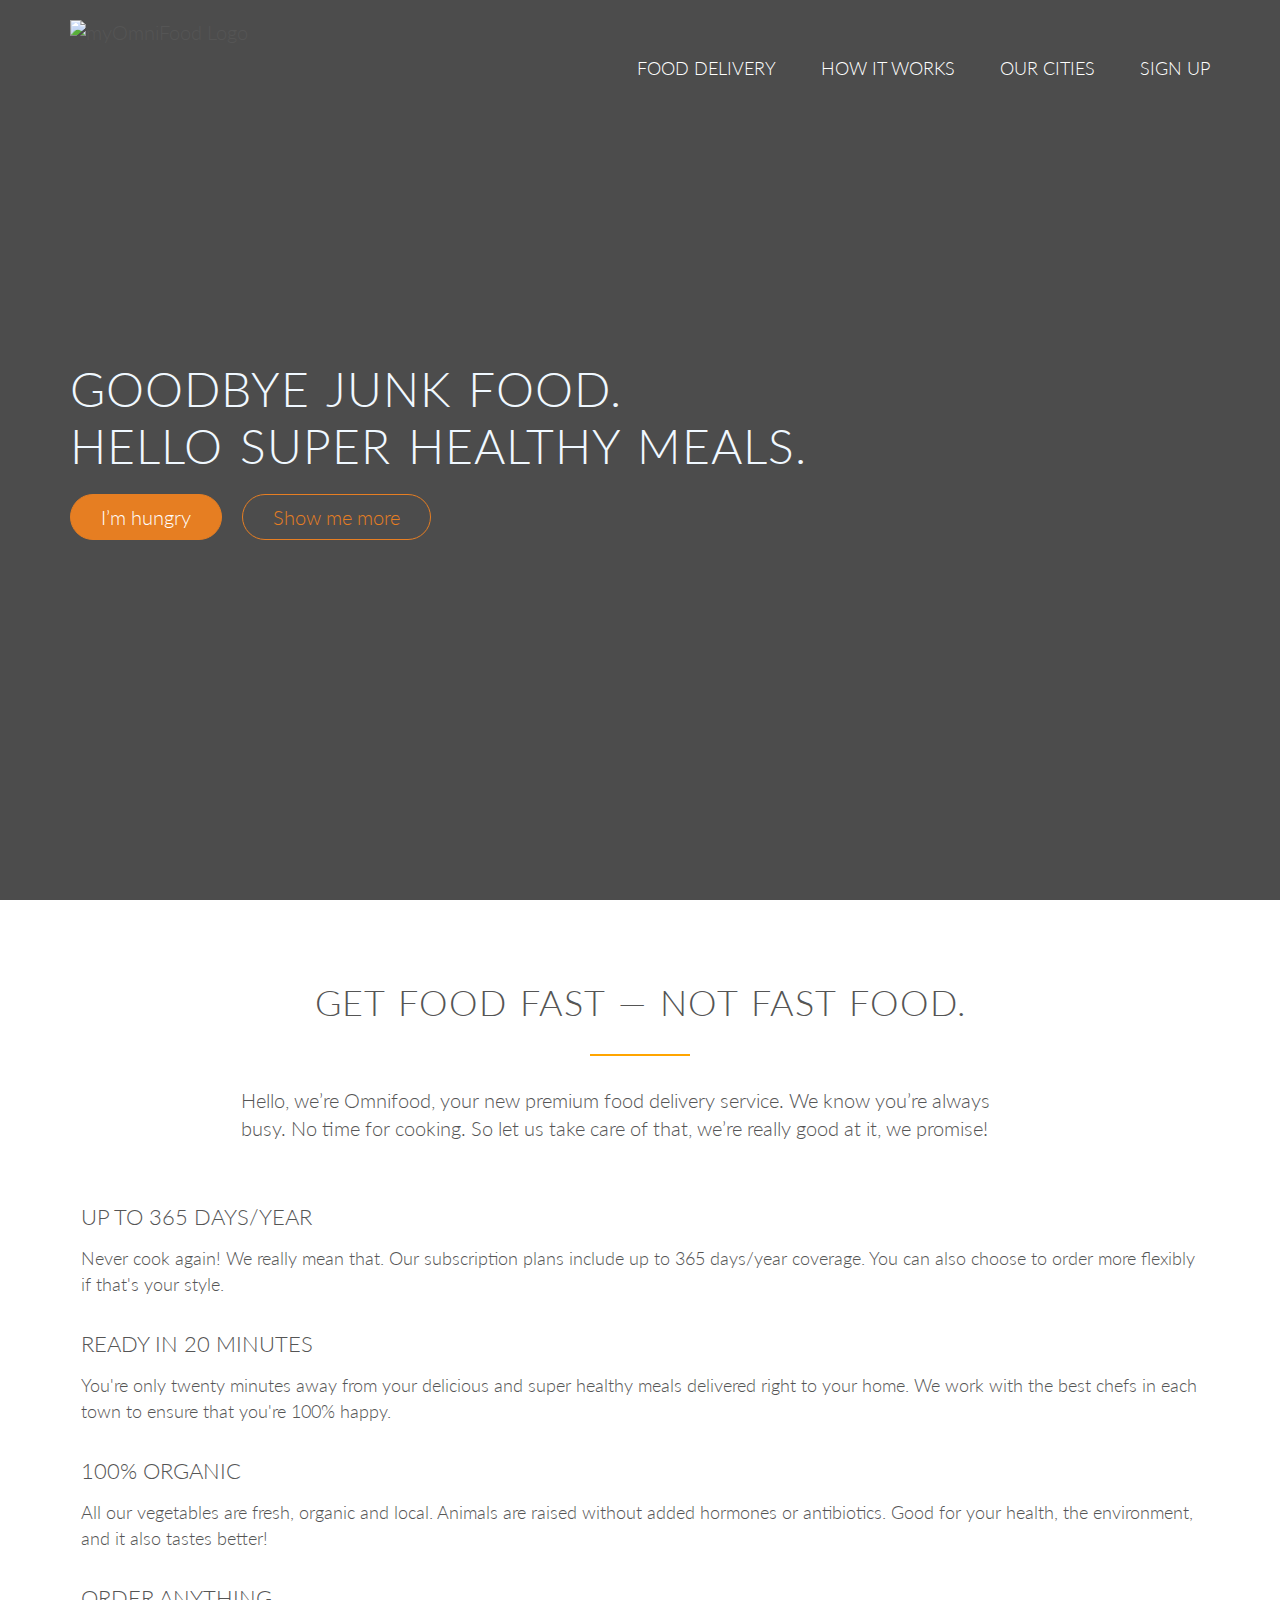
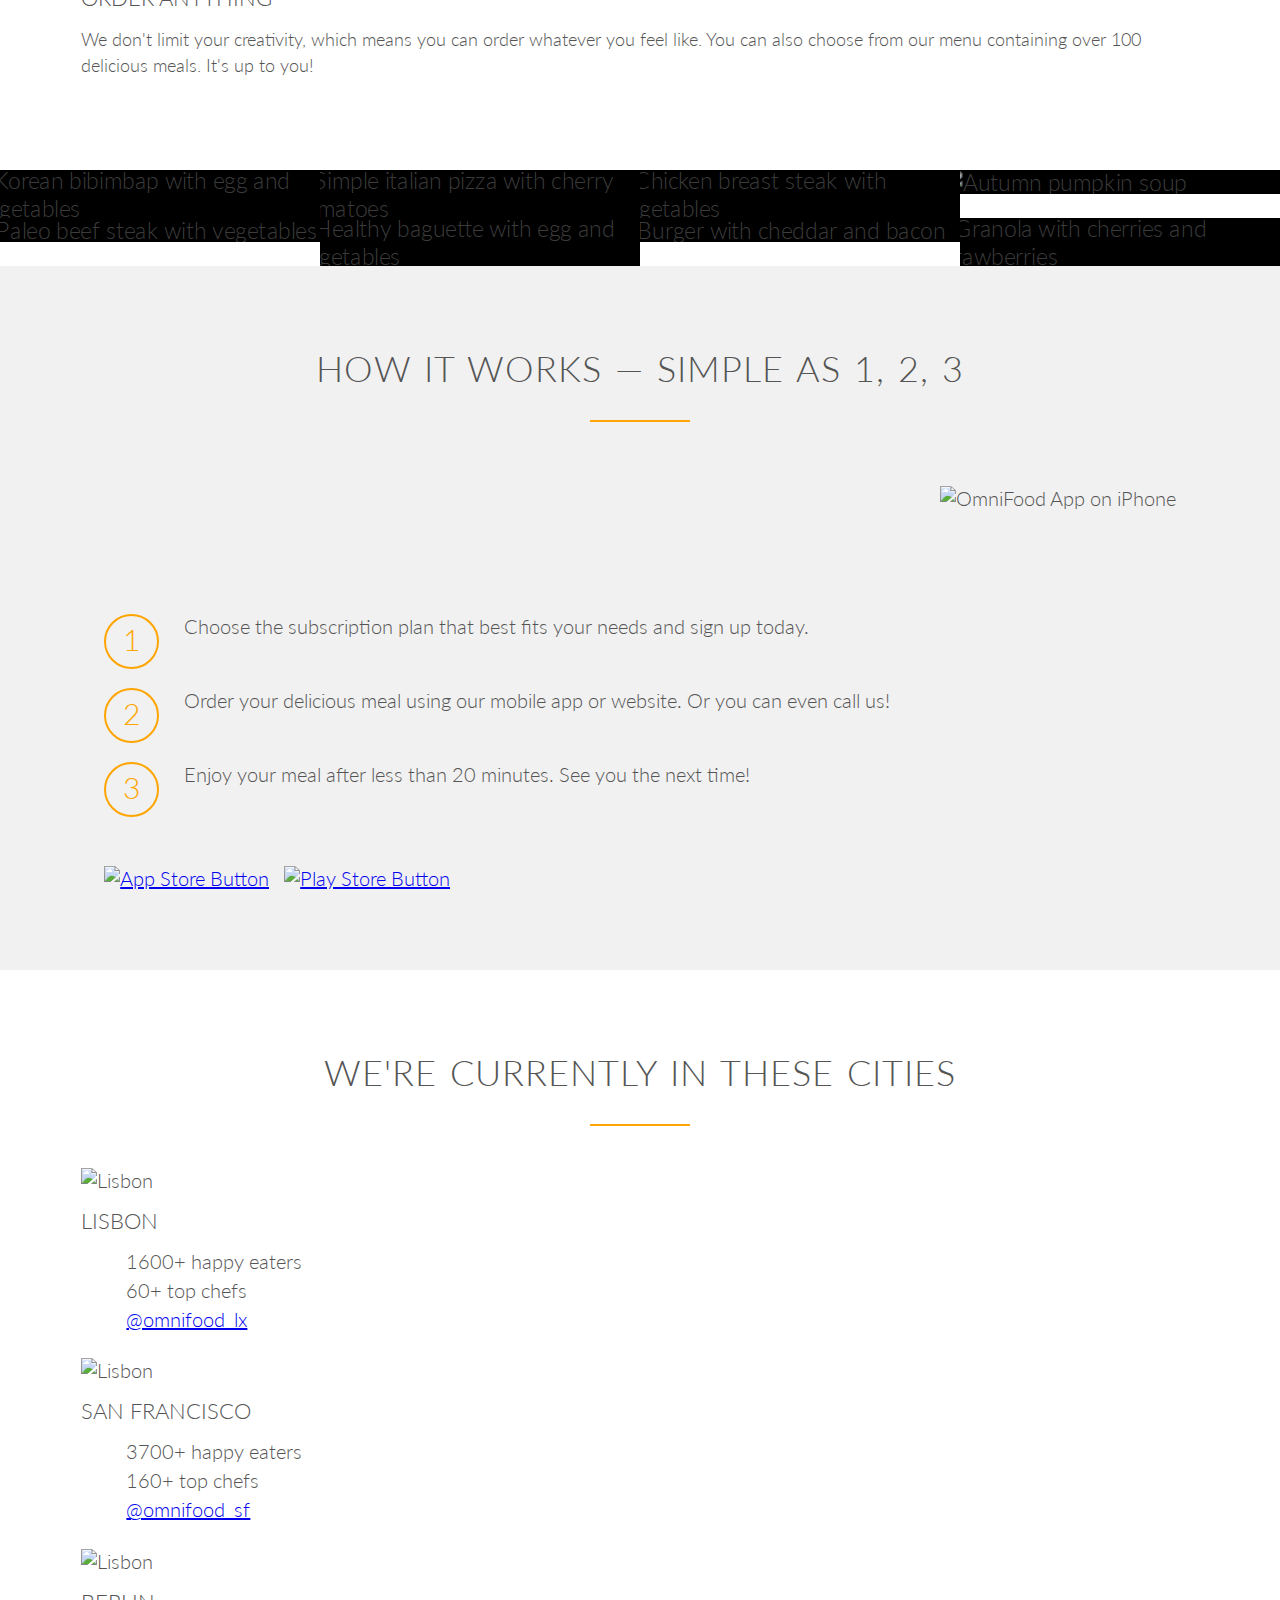
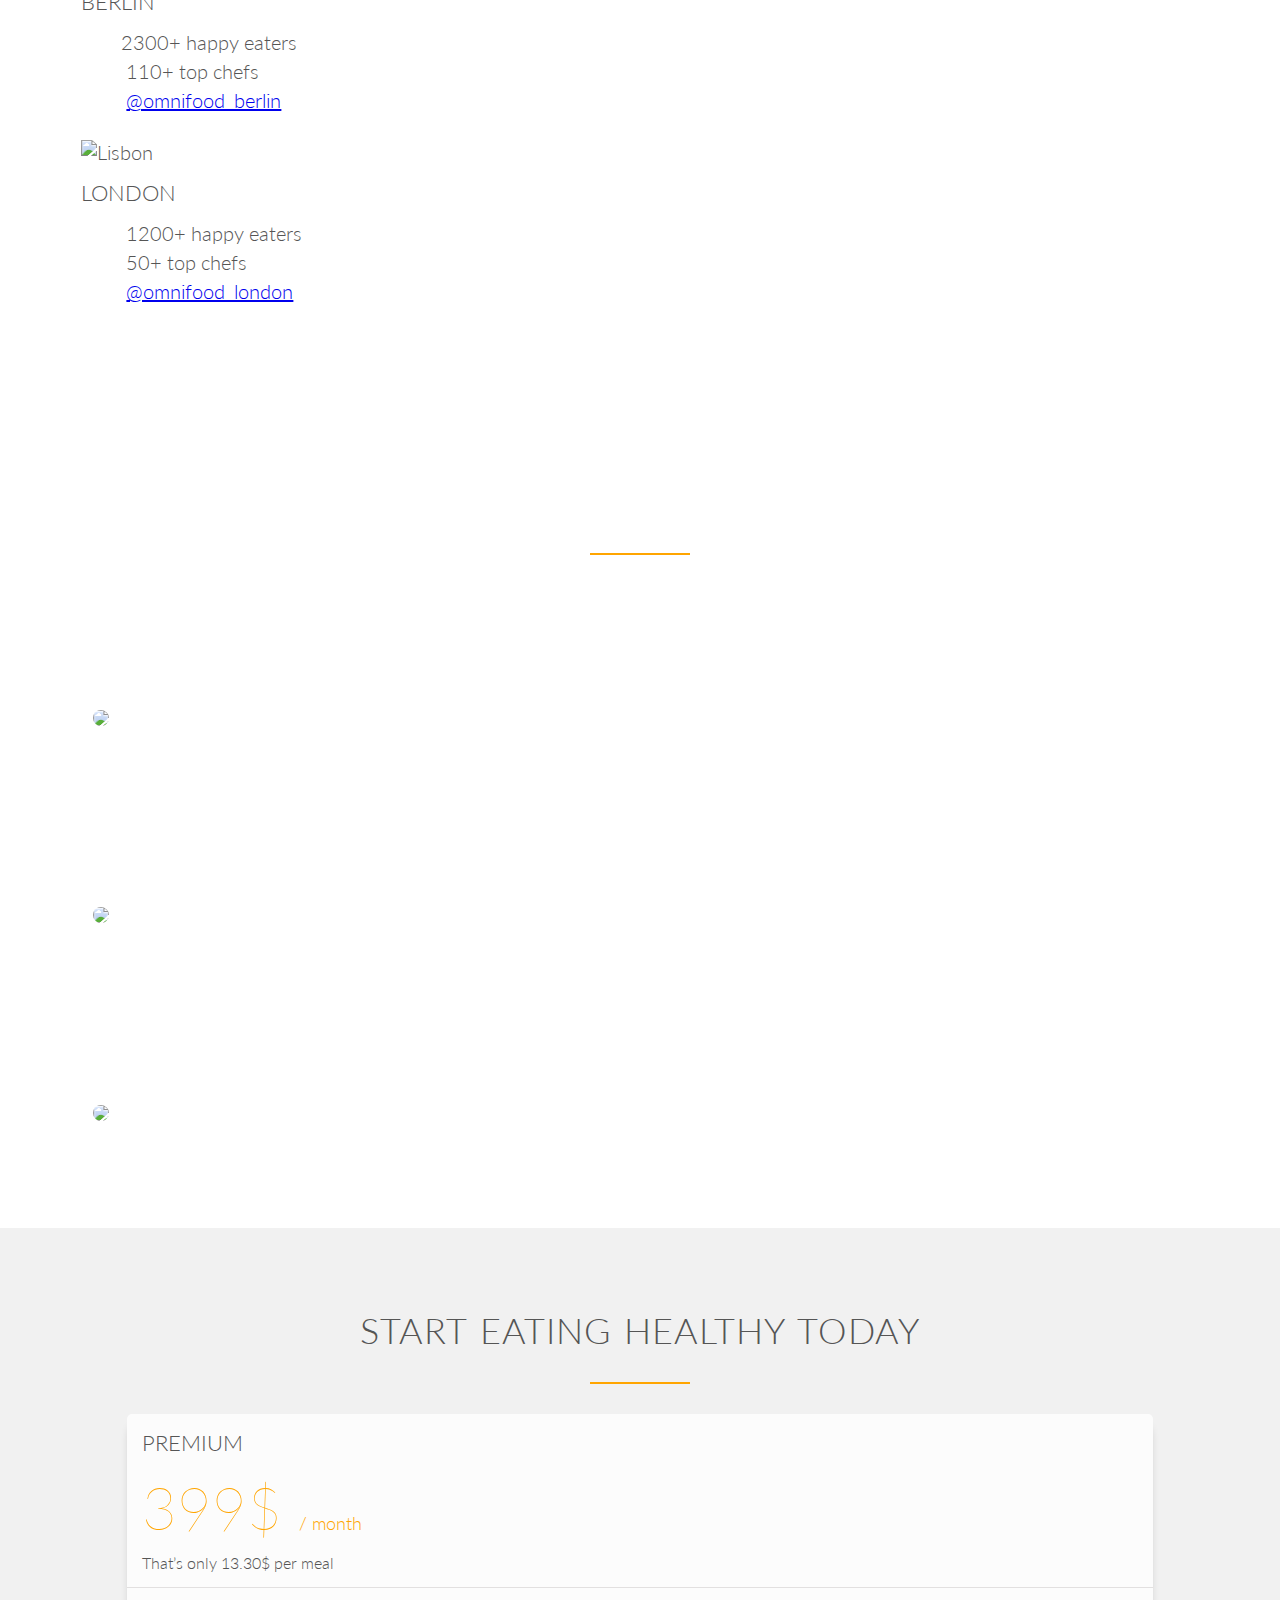
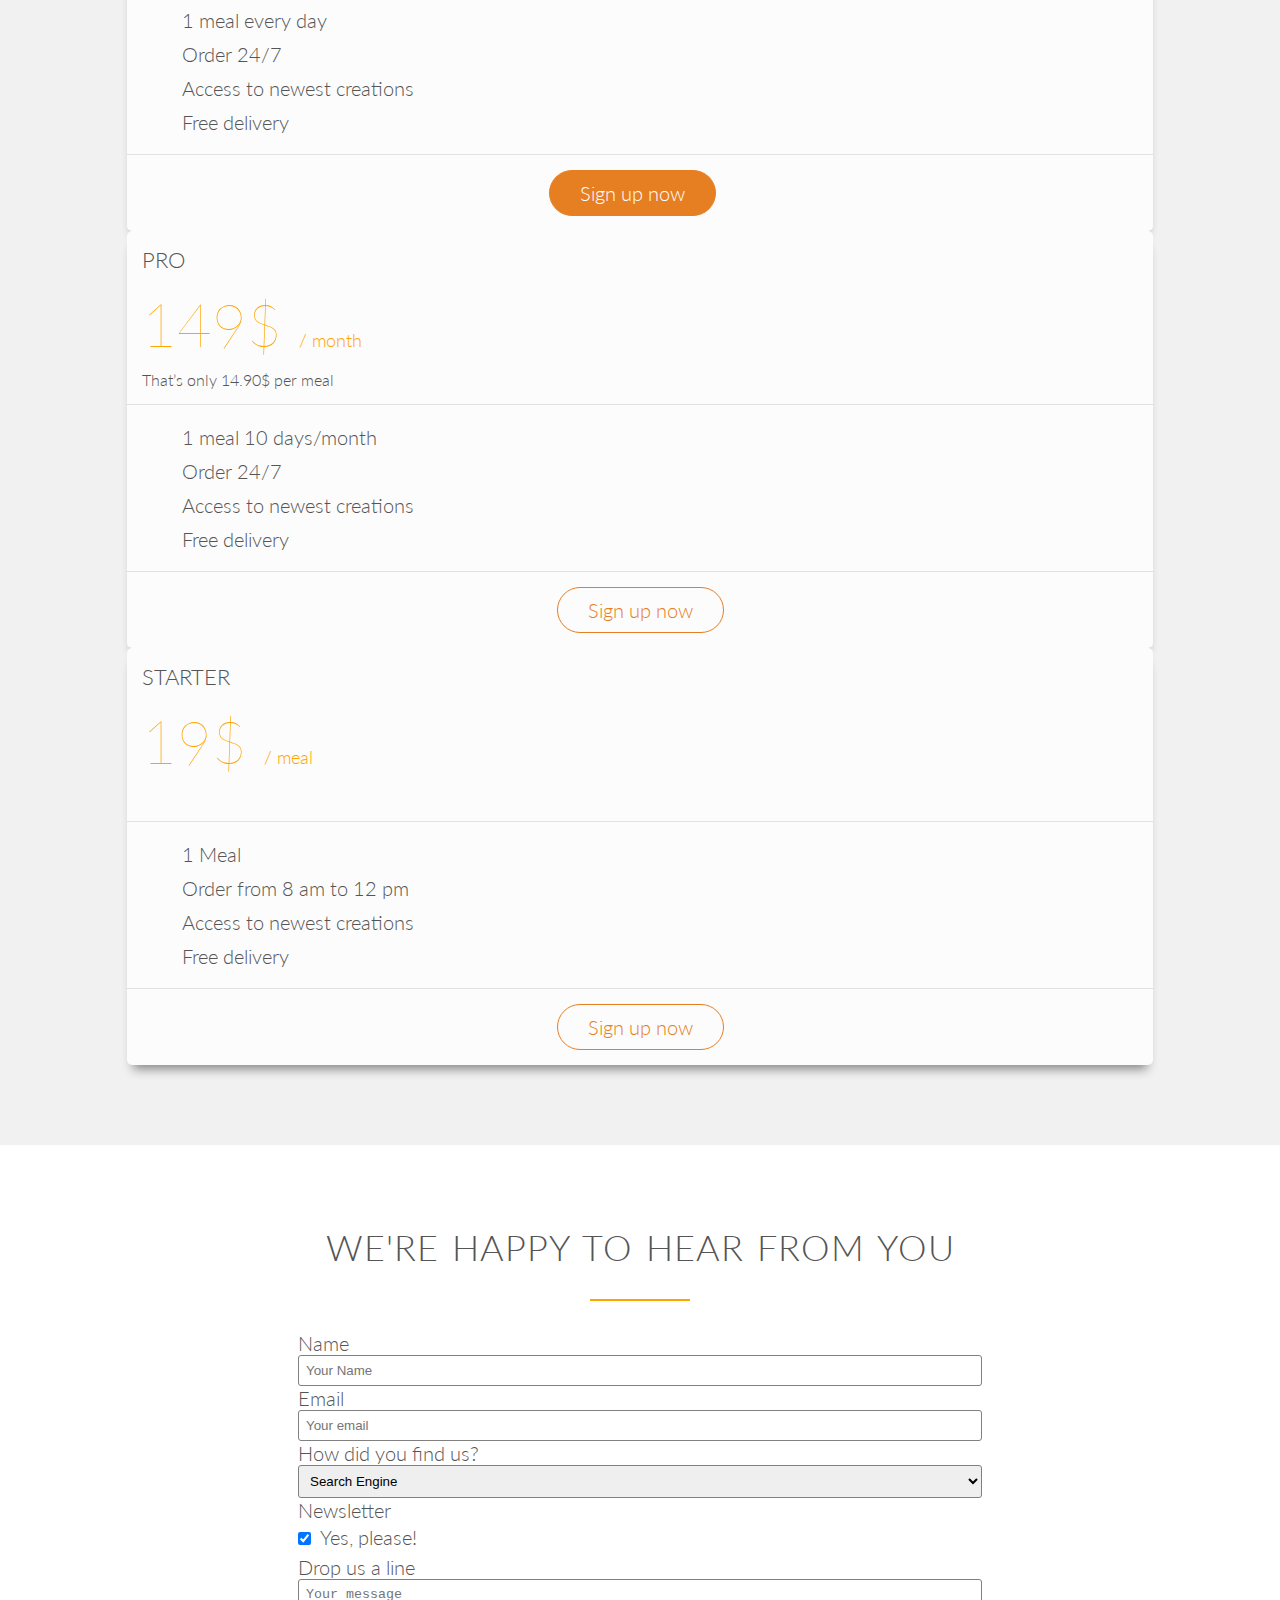
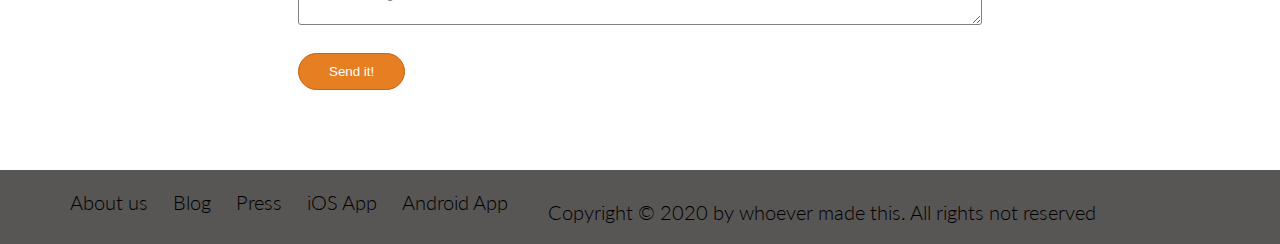
==== myOmniFood/index.html @ 588b924e "testing if js works and it does." ====
<!DOCTYPE HTML>
<html lang="en">
    <head>
        <meta name="viewport" content="width=device-width, initial-scale=1.0">
        <link rel="stylesheet" type="text/css" href="vendor/css/normalize.css">
        <link rel="stylesheet" type="text/css" href="vendor/css/grid.css">
        <link rel="stylesheet" type="text/css" href="vendor/css/ionicons.min.css">
        <link rel="stylesheet" type="text/css" href="resources/css/style.css">
        <link rel="stylesheet" type="text/css" href="resources/css/queries.css">
        <link href="https://fonts.googleapis.com/css2?family=Lato:ital,wght@0,100;0,300;0,400;1,300&display=swap" rel="stylesheet">
        <title>myOmniFood</title>
    </head>

    <body>
        <header>
            <nav>
                <div class="row">
                    <img src="./resources/img/logo-white.png" alt="myOmniFood Logo" class="logo">
                    <ul class="main-nav">
                        <li><a href="#">Food delivery</a></li>
                        <li><a href="#">How it works</a></li>
                        <li><a href="#">Our cities</a></li>
                        <li><a href="#">Sign up</a></li>
                    </ul>
                </div>
            </nav>
            <div class="hero-text-box">
                <h1>Goodbye junk food.<br>Hello super healthy meals.</h1>
                <a class="btn btn-full" href="#">I’m hungry</a>
                <a class="btn btn-ghost" href="#">Show me more </a>
            </div>
        </header>

        <section class="section-feature">
            <div class="row">
                <h2>Get food fast &mdash; not fast food.</h2>
                <p class="long-copy">
                    Hello, we’re Omnifood, your new premium food delivery service. We know you’re always busy. No time for cooking. So let us take care of that, we’re really good at it, we promise!
                </p>
                
                <div class="row">
                    <div class="col span-1-of-4 box" >
                        <i class="ion-ios-infinite-outline icon-big"></i>

                        <h3>Up to 365 days/year</h3>
                        <p>
                            Never cook again! We really mean that. Our subscription plans include up to 365 days/year coverage. You can also choose to order more flexibly if that's your style.
                        </p>
                    </div>
                    <div class="col span-1-of-4 box">
                        <i class="ion-ios-stopwatch-outline icon-big"></i>
                        <h3>Ready in 20 minutes</h3>
                        <p>
                            You're only twenty minutes away from your delicious and super healthy meals delivered right to your home. We work with the best chefs in each town to ensure that you're 100% happy.
                        </p>
                    </div>
                    <div class="col span-1-of-4 box">
                        <i class="ion-ios-nutrition-outline icon-big"></i>
                        <h3>100% organic</h3>
                        <p>
                            All our vegetables are fresh, organic and local. Animals are raised without added hormones or antibiotics. Good for your health, the environment, and it also tastes better!
                        </p>
                    </div>
                    <div class="col span-1-of-4 box">
                        <i class="ion-ios-cart-outline icon-big"></i>
                        <h3>Order anything</h3>
                        <p>
                            We don't limit your creativity, which means you can order whatever you feel like. You can also choose from our menu containing over 100 delicious meals. It's up to you!
                        </p>

                    </div>
                </div>
            </div>
        </section>

        <section class="section-meals">
            <ul class="meals-showcase clearfix">
                <li>
                    <figure class="meal-photo">
                        <img src="./resources/img/1.jpg" alt="Korean bibimbap with egg and vegetables">
                    </figure>
                </li>
                <li>
                    <figure class="meal-photo">
                        <img src="./resources/img/2.jpg" alt="Simple italian pizza with cherry tomatoes">
                    </figure>
                </li>
                <li>
                    <figure class="meal-photo">
                        <img src="./resources/img/3.jpg" alt="Chicken breast steak with vegetables">
                    </figure>
                </li>
                <li>
                    <figure class="meal-photo">
                        <img src="./resources/img/4.jpg" alt="Autumn pumpkin soup">
                    </figure>
                </li>
            </ul>
            <ul class="meals-showcase clearfix">
                <li>
                    <figure class="meal-photo">
                        <img src="./resources/img/5.jpg" alt="Paleo beef steak with vegetables">
                    </figure>
                </li>
                <li>
                    <figure class="meal-photo">
                        <img src="./resources/img/6.jpg" alt="Healthy baguette with egg and vegetables">
                    </figure>
                </li>
                <li>
                    <figure class="meal-photo">
                        <img src="./resources/img/7.jpg" alt="Burger with cheddar and bacon">
                    </figure>
                </li>
                <li>
                    <figure class="meal-photo">
                        <img src="./resources/img/8.jpg" alt="Granola with cherries and strawberries">
                    </figure>
                </li>
            </ul>
        </section>

        <section class="section-steps">
            <div  class="row">
                <h2>How it works  &mdash; Simple as 1, 2, 3</h2>
            </div>

            <div class="row">

                <div class="col span-1-of-2 steps-box">
                    <img src="./resources/img/app-iPhone.png" alt="OmniFood App on iPhone" class="app-screen">
                </div>

                <div class="col span-1-of-2 steps-box">

                    <div class="works-step">
                        <div>1</div>
                        <p>Choose the subscription plan that best fits your needs and sign up today.</p>
                    </div>

                    <div class="works-step">
                        <div>2</div>
                        <p>Order your delicious meal using our mobile app or website. Or you can even call us!</p>
                    </div>

                    <div class="works-step">
                        <div>3</div>
                        <p>Enjoy your meal after less than 20 minutes. See you the next time!</p>
                    </div>
                    
                    <a href="#" class="btn-app"><img src="./resources/img/download-app.svg" alt="App Store Button"></a>

                    <a href="#" class="btn-app"><img src="./resources/img/download-app-android.png" alt="Play Store Button"></a>
                </div>
            </div>
        </section>

        <section class="section-cities">
            <div  class="row">
                <h2>We're currently in these cities</h2>
            </div>

            <div  class="row">
                <div class="col span-1-of-4 box">
                    <img src="./resources/img/lisbon-3.jpg" alt="Lisbon">
                    <h3>Lisbon</h3>
                    <div class="city-feature">
                        <i class="ion-ios-people-outline icon-small"></i>
                        1600+ happy eaters
                    </div>
                    <div class="city-feature">
                        <i class="ion-ios-star-outline icon-small"></i>
                        60+ top chefs
                    </div>
                    <div class="city-feature">
                        <i class="ion-social-twitter-outline icon-small"></i>
                        <a href="#">@omnifood_lx</a>
                    </div>
                </div>

                <div class="col span-1-of-4 box">
                    <img src="./resources/img/san-francisco.jpg" alt="Lisbon">
                    <h3>San Francisco</h3>
                    <div class="city-feature">
                        <i class="ion-ios-people-outline icon-small"></i>
                        3700+ happy eaters
                    </div>
                    <div class="city-feature">
                        <i class="ion-ios-star-outline icon-small"></i>
                        160+ top chefs
                    </div>
                    <div class="city-feature">
                        <i class="ion-social-twitter-outline icon-small"></i>
                        <a href="#">@omnifood_sf</a>
                    </div>
                </div>

                <div class="col span-1-of-4 box">
                    <img src="./resources/img/berlin.jpg" alt="Lisbon">
                    <h3>Berlin</h3>
                    <div class="city-feature">
                        <i class="ion-ios-people-outline icon-small"></i>2300+ happy eaters
                    </div>
                    <div class="city-feature">
                        <i class="ion-ios-star-outline icon-small"></i>
                        110+ top chefs
                    </div>
                    <div class="city-feature">
                        <i class="ion-social-twitter-outline icon-small"></i>
                        <a href="#">@omnifood_berlin</a>
                    </div>
                </div>

                <div class="col span-1-of-4 box">
                    <img src="./resources/img/london.jpg" alt="Lisbon">
                    <h3>London</h3>
                    <div class="city-feature">
                        <i class="ion-ios-people-outline icon-small"></i>
                        1200+ happy eaters
                    </div>
                    <div class="city-feature">
                        <i class="ion-ios-star-outline icon-small"></i>
                        50+ top chefs
                    </div>
                    <div class="city-feature">
                        <i class="ion-social-twitter-outline icon-small"></i>
                        <a href="#">@omnifood_london</a>
                    </div>
                </div>

            </div>
        </section>

        <section class="section-testimonials">
            <div class="row">
                <h2>Our customers can't live without us</h2>
            </div>

            <div class="row">
                <div class="col span-1-of-3">

                    <blockquote>Omnifood is just awesome! I just laun ched a startup which leaves me with no time for cooking, so Omnifood is a life-saver. Now that I got used to it, I couldn't live without my daily meals!
                        <cite><img src="./resources/img/customer-1.jpg">Alberto Duncan</cite>
                    </blockquote>
                </div>
                <div class="col span-1-of-3">
                    <blockquote>Inexpensive, healthy and great-tasting meals, delivered right to my home. We have lots of food delivery here in Lisbon, but no one comes even close to Omifood. Me and my family are so in love!
                        <cite><img src="./resources/img/customer-2.jpg">Joana Silva</cite>
                    </blockquote>
                </div>
                <div class="col span-1-of-3">
                    <blockquote>I was looking for a quick and easy food delivery service in San Franciso. I tried a lot of them and ended up with Omnifood. Best food delivery service in the Bay Area. Keep up the great work!
                        <cite><img src="./resources/img/customer-3.jpg">Milton Chapman</cite>
                    </blockquote>
                
                </div>
            </div>
        </section>

        <section class="section-plans">
            <div class="row">
                <h2>Start eating healthy today</h2>
            </div>

            <div class="row">
                <div class="col span-1-of-3">
                    <div class="plan-box">
                        <div>
                            <h3>Premium</h3>
                            <p class="plan-price">399$ <span>/ month</span></p>
                            <p class="plan-price-meal">That’s only 13.30$ per meal</p>
                        </div>
                        <div>
                            <ul>
                                <li><i class="ion-ios-checkmark-empty icon-small"></i>1 meal every day</li>
                                <li><i class="ion-ios-checkmark-empty icon-small"></i>Order 24/7</li>
                                <li><i class="ion-ios-checkmark-empty icon-small"></i>Access to newest creations</li>
                                <li><i class="ion-ios-checkmark-empty icon-small"></i>Free delivery</li>
                            </ul>
                        </div>
                        <div>
                            <a class="btn btn-full" href="#">Sign up now</a>
                        </div>
                    </div>
                </div>
                <div class="col span-1-of-3">
                    <div class="plan-box">
                        <div>
                            <h3>Pro</h3>
                            <p class="plan-price">149$ <span>/ month</span></p>
                            <p class="plan-price-meal">That’s only 14.90$ per meal</p>
                        </div>
                        <div>
                            <ul>
                                <li><i class="ion-ios-checkmark-empty icon-small"></i>1 meal 10 days/month</li>
                                <li><i class="ion-ios-checkmark-empty icon-small"></i>Order 24/7</li>
                                <li><i class="ion-ios-checkmark-empty icon-small"></i>Access to newest creations</li>
                                <li><i class="ion-ios-checkmark-empty icon-small"></i>Free delivery</li>
                            </ul>
                        </div>
                        <div>
                            <a class="btn btn-ghost" href="#">Sign up now</a>
                        </div>
                    </div>
                </div>
                <div class="col span-1-of-3">
                    <div class="plan-box">
                        <div>
                            <h3>Starter</h3>
                            <p class="plan-price">19$ <span>/ meal</span></p>
                            <p class="plan-price-meal">&nbsp;</p>
                        </div>
                        <div>
                            <ul>
                                <li><i class="ion-ios-checkmark-empty icon-small"></i>1 Meal</li>
                                <li><i class="ion-ios-checkmark-empty icon-small"></i>Order from 8 am to 12 pm</li>
                                <li><i class="ion-ios-close-empty icon-small"></i>Access to newest creations</li>
                                <li><i class="ion-ios-checkmark-empty icon-small"></i>Free delivery</li>
                            </ul>
                        </div>
                        <div>
                            <a class="btn btn-ghost" href="#">Sign up now</a>
                        </div>
                    </div>
                </div>
            </div>
        </section>
        <section class="section-form">
            <div class="row">
                <h2>We're happy to hear from you</h2>
            </div>
            <div class="row">
                <form method="POST" action="#" class="contact-form">
                    <div class="row">
                        <div class="col span-1-of-3">
                            <label for="name">Name</label>
                        </div>
                        <div class="col span-2-of-3">
                            <input type="text" name="name" id="name" placeholder="Your Name" required>
                        </div>
                    </div>
                    <div class="row">
                        <div class="col span-1-of-3">
                            <label for="email">Email</label>
                        </div>
                        <div class="col span-2-of-3">
                            <input type="email" name="email" id="email" placeholder="Your email" required>
                        </div>
                    </div>
                    <div class="row">
                        <div class="col span-1-of-3">
                            <label for="find-us">How did you find us?</label>
                        </div>
                        <div class="col span-2-of-3">
                            <select name="find-us" id="find-us">
                                <option value="Friends">Friends</option>
                                <option value="Search Engine" selected>Search Engine</option>
                                <option value="Advertisement">Advertisement</option>
                                <option value="Some Other Way">Some Other Way</option>
                            </select>
                        </div>
                    </div>
                    <div class="row">
                        <div class="col span-1-of-3">
                            <label for="newsletter">Newsletter</label>
                        </div>
                        <div class="col span-2-of-3">
                            <input type="checkbox" name="newsletter" id="newsletter" checked> Yes, please!
                        </div>
                    </div>
                    <div class="row">
                        <div class="col span-1-of-3">
                            <label for="message">Drop us a line</label>
                        </div>
                        <div class="col span-2-of-3">
                            <textarea name="message" placeholder="Your message"></textarea>
                        </div>
                    </div>
                    <div class="row">
                        <div class="col span-1-of-3">
                            <label>&nbsp;</label>
                        </div>
                        <div class="col span-2-of-3">
                            <input type="submit" value="Send it!" class="btn btn-full">
                        </div>
                    </div>
                </form>
            </div>
        </section>
        <footer>
            <div class="row">
                <div class="col span-1-of-2">
                    <ul class="footer-nav">
                        <li><a href="#">About us</a></li>
                        <li><a href="#">Blog</a></li>
                        <li><a href="#">Press</a></li>
                        <li><a href="#">iOS App</a></li>
                        <li><a href="#">Android App</a></li>
                    </ul>
                </div>
 
                <div class="col span-1-of-2">
                    <ul class="social">
                        <li><a href="#" class="ion-social-facebook-outline"></a></li>
                        <li><a href="#" class="ion-social-twitter-outline"></a></li>
                        <li><a href="#" class="ion-social-instagram-outline"></a></li>
                        <li><a href="#" class="ion-social-googleplus-outline"></a></li>
                    </ul>
                </div>
                
            </div>
            <div class="row">
                <p>Copyright &copy; 2020 by whoever made this. All rights not reserved</p>
            </div>
        </footer>

        <script src="https://ajax.googleapis.com/ajax/libs/jquery/1.12.4/jquery.min.js"></script>
        <script src="https://cdn.jsdelivr.net/combine/npm/respond.js@1.4.2/src/respond.min.js,npm/html5shiv@3.7.3,npm/selectivizr@1.0.3"></script>
        <!-- Combied resource above.
        <script src="https://cdn.jsdelivr.net/npm/respond.js@1.4.2/src/respond.min.js"></script>
        <script src="https://cdn.jsdelivr.net/npm/html5shiv@3.7.3/dist/html5shiv.min.js"></script>
        <script src="https://cdn.jsdelivr.net/npm/selectivizr@1.0.3/selectivizr.min.js"></script>
        -->
        <script src="./resources/js/scripts.js"></script>
    </body> 
</html>
---- myOmniFood/resources/css/style.css ----
/* ------------------------------------------------------------------ */
/* BASIC SETUP */
/* ------------------------------------------------------------------ */

* {
    margin: 0;
    padding: 0;
    box-sizing: border-box;
}

*:focus {
    outline: none; /*chrome fix to remove blue focus highlights*/
}

html {
    background-color: #fff;
    color: #555;
    font-family: 'Lato', 'Arial', sans-serif;
    font-weight: 300;
    font-size: 20px; /* global like all elements within html*/
    text-rendering: optimizeLegibility;
}

.clearfix {zoom:1 }
.clearfix:after {
    content: '.';
    clear: both;
    display: block;
    height: 0;
    visibility: hidden;
}  

/* ------------------------------------------------------------------ */
/* REUSABLE COMPONENTS */
/* ------------------------------------------------------------------ */

.row {
    max-width: 1140px;
/*    margin: 0 auto 0 auto; == top righ bottom left */
    margin: 0 auto; /* top+bottom left+right */
}

section {
    padding: 80px 0;
}

.box {
    padding: 1%;
}

/* HEADINGS */

h1,
h2,
h3 {
    font-weight: 300;
    text-transform: uppercase;
}

h1 {
    margin-top: 0;
    margin-bottom: 20px;
    color: aliceblue;
    font-size: 240%;
    word-spacing: 3px;
    letter-spacing: 1px;
}

h2 {
    font-size: 180%;
    word-spacing: 2px;
    text-align: center;
    margin-bottom: 30px;
    letter-spacing: 1px;
}

h2:after {
    display: block;
    height: 2px;
    background-color: orange;
    content: "";
    width: 100px;
    margin: 0 auto;
    margin-top: 30px;
}

h3 {
    font-size: 110%;
    margin-bottom: 15px;

}

/* PARAGRAPHS */

.long-copy {
    line-height: 140%;
    width: 70%;
    margin-left: 15%;
}

.box p {
    font-size: 90%;
    line-height: 145%;
}

/* GENERIC LINKS*/

a:active,
a:visited {
    color: orange;
    text-decoration: none;
    padding-bottom: 1px;
    border-bottom: solid 1px orange;
    transition: border-bottom 0.2s, color 0.2s;
}

a:hover,
a:active {
    color: #555;
    border-bottom: 1px solid transparent;
}

/* ICONS */
.icon-big {
    display: block;
    font-size: 350%;
    color: orange;
    margin-bottom: 10px;
}

.icon-small {
    display: inline-block;
    width: 30px;
    text-align: center;
    color: orange;
    font-size: 120%;
    margin-right: 10px;
    /*secrets to align texts and icons*/
    line-height: 120%; /*this will make sure that the icon is as tall as the font*/
    vertical-align: middle;
    margin-top: -5px;
}

/* BUTTONS */ 
.btn:link,
.btn:visited,
input[type=submit] {
    display: inline-block;
    padding: 10px 30px;
    font-weight: 300px;
    text-decoration: none;
    border-radius: 200px;
    transition: background-color 0.3s, border 0.3s, color 0.3s /* creates transition of button background  by .3 seconds and others */
}

.btn-full:link,
.btn-full:visited,
input[type=submit] {
    background-color: #e67e22;
    color: #fff;
    border: 1px solid #e67e22;
    margin-right: 15px;
}

.btn-ghost:link,
.btn-ghost:visited {
    border: 1px solid #e67e22;
    color: #e67e22;    
}

.btn:hover,
.btn:active,
input[type=submit]:hover,
input[type=submit]:active {
    background-color: #bf6516;
}

.btn-full:hover,
.btn-full:active,
input[type=submit] {
    border: 1px solid #bf6516;
}

.btn-ghost:hover,
.btn-ghost:active {
    border: 1px solid #bf6516;
    color: #fff;    
}


/* ------------------------------------------------------------------ */
/* HEADER */
/* ------------------------------------------------------------------ */

header {
    background-image: linear-gradient(rgba(0, 0, 0, 0.7), rgba(0, 0, 0, 0.7)), url(img/hero.jpg);
    height: 100vh; /* view height 100% of the screen height*/
    background-size: cover;
    background-position: center;
    background-attachment: fixed;
}

.hero-text-box {
    position: absolute;
    width: 1140px;
    top: 50%;
    left: 50%;
    transform: translate(-50%,-50%);
}

.logo {
    height: 100px;
    width: auto;
    float: left;
    margin-top: 20px;
}

.main-nav {
    float: right;
    list-style: none;
    margin-top: 55px;
}

.main-nav li {
    display: inline-block;
    margin-left: 40px;
}

.main-nav li a {
    transition: border-bottom 0.3s;
    padding: 8px 0;
}

.main-nav li a:link, 
.main-nav li a:visited {
    color: white;
    text-decoration: none; /*removes underline from link <a>*/
    text-transform: uppercase;
    font-size: 90%; /*90% of the base pixel defined in html. so we want 18px which is 90% of 20px*/
    border-bottom: 2px solid transparent;

}

.main-nav li a:hover, 
.main-nav li a:active {
    border-bottom: 2px solid #e67e22;
    
}

/* ------------------------------------------------------------------ */
/* FEATURES */
/* ------------------------------------------------------------------ */

.section-feature .long-copy {
    margin-bottom: 40px;
}

/* ------------------------------------------------------------------ */
/* MEALS */
/* ------------------------------------------------------------------ */

.section-meals {
    padding: 0;
}

.meals-showcase {
    list-style: none; /* because we don't want it as bullet points */
    width: 100%; /* we want it to utlize the entire width of the screen responsively */
}

.meals-showcase li {
    display: block;
    float: left;
    width: 25%;
}

.meal-photo {
    width: 100%;
    margin: 0;
    background: black;
    overflow: hidden; /* this will make sure that the overflow will not be shown and go out of the defined width*/
}

.meal-photo img {
    opacity: .7;
    width: 100%;
    height: auto;
    transform: scale(1.15); /* at this point, the images will overflow from the .meal-photo container*/
    transition: transform 0.5s, opacity 0.5s;
} 

.meal-photo img:hover {
    transform: scale(1.03); /*the .03 is the fix for the padding that appears between the UL */
    opacity: 1;
} 

/* ------------------------------------------------------------------ */
/* HOW IT WORKS */
/* ------------------------------------------------------------------ */

.section-steps {
    background-color: rgb(241, 241, 241);
}

.steps-box {
    margin-top: 30px;
}

.steps-box:first-child {
    text-align: right;
    padding: 3%;
    margin-top: 30px;
}

.steps-box:last-child {
    padding-left: 3% ;
    margin-top: 70px;

}

.app-screen {
    width: 40%;
}

.works-step {
    margin-bottom: 50px;
}

.works-step:last-of-type {
    margin-bottom: 80px;
}

.works-step div {
    color: orange;
    border: 2px solid orange;
    display: block; /*to make sure the element doesnt enforce a line break*/
    border-radius: 50%;
    height: 55px;
    width: 55px;
    text-align: center;
    padding: 5px;
    font-size: 150%;
    float: left;
    margin-right: 25px;
}

.btn-app img {
    height: 50px;
    width: auto;
    margin-right: 10px;
}

.btn-app:link,
.btn-app:visited {
    border: 0;
}

/* ------------------------------------------------------------------ */
/* CITIES */
/* ------------------------------------------------------------------ */

.box img {
    width: 100%;
    height: auto;
    margin-bottom: 15px;
}

.city-feature {
    margin-bottom: 5px;   
}

/* ------------------------------------------------------------------ */
/* TESTIMONIALS */
/* ------------------------------------------------------------------ */

.section-testimonials {
    background-image: linear-gradient(rgba(0, 0, 0, 0.80), rgba(0, 0, 0, 0.80)), url(/lab/myOmniFood/resources/img/back-customers.jpg);
    background-size: cover;
    color: white;
    /*cool css trick to keep the image in place*/
    background-attachment: fixed;
}

blockquote {
    padding: 2%;
    font-style: italic;
    line-height: 145%;
    position: relative;
    margin-top: 40px;
}

blockquote:before {
    content: "\201C";
    font-size: 500%;
    display: block;
    /*before we make an element have an absolute position, the parent element MUST have a relative position*/
    position: absolute;
    top: 2px;
    left: -3px;
}

cite {
    font-size: 90%;
    margin-top: 25px;
    display: block;
}

cite img {
    height: 45px;
    border-radius: 50%;
    margin-right: 10px;
    vertical-align: middle;
}

/* ------------------------------------------------------------------ */
/* PLANS */
/* ------------------------------------------------------------------ */

.section-plans {
    background-color: rgb(241, 241, 241);
}

.plan-box {
    background-color: white;
    border-radius: 5px;
    width: 90%;
    margin-left: 5%;
    /*x-axis offset y-axis offset, blur, color ref: https://css-tricks.com/snippets/css/css-box-shadow/*/
    box-shadow: 0 10px 10px -6px rgb(134, 133, 133);
}

.plan-box div {
    padding: 15px;
    border-bottom: 1px solid rgb(226, 224, 224);
}

.plan-box:first-child {
    background-color: #fcfcfc;
    border-top-right-radius: 5px;
    border-top-left-radius: 5px;
}

.plan-box ul {
    list-style: none;
}

.plan-box ul li {
    padding: 5px 0;
}

.plan-price {
    font-size: 300%;
    margin-bottom: 10px;
    color: orange;
    font-weight: 100; /*the options given from font header*/
}

.plan-price span {
    font-size: 30%;
    font-weight: 300;
}

.plan-price-meal {
    font-size: 80%;
}

.plan-box div:last-child {
    text-align: center;
    border: 0;
}

/* ------------------------------------------------------------------ */
/* FORM */
/* ------------------------------------------------------------------ */

.section-form {
    background: white;
}

.contact-form {
    /*border: 1px solid black; /*just to show where the form is atm*/
    width: 60%; /*realized we dont need much width of the original*/
    margin: 0 auto; /*again, y and x(will center form inside parent element)*/
}

/*notice element input where type is submit, it is affected. so to fix this, exclude input type submit by explicitly defining wheihc type of input element should be affected*/
input[type=text],
input[type=email],
select,
textarea {
    width: 100%; /*fill 100% of the width of the parent element*/
    padding: 7px; /*looks good*/
    border-radius: 3px;
    border: 1px solid gray; /*eliminates the weird input border*/
    /*to make the submit button look like the other full buttons, it must be included in the button section*/
}

input[type=checkbox]{
    margin: 10px 5px 10px 0; /*centering the text with the elements, not the best way but ill figure it out*/
}

/* ------------------------------------------------------------------ */
/* FOOTER */
/* ------------------------------------------------------------------ */

footer {
    background-color: rgb(88, 85, 85);
    padding: 20px;
}

footer li {
    display: inline-block;
    margin-right: 20px;
}

.footer-nav li:last-child,
.social li:last-child {
    margin-right: 0;
}

footer p {
    color: black;
    text-align: center;
    margin-top: 10px;
}


.footer-nav {
    list-style: none;
    float: left;
}

.social {
    list-style: none;
    float: right;
}

.social li a:link,
.social li a:visited {
    font-size: 160%;
}

.ion-social-facebook-outline:hover,
.ion-social-facebook-outline:active {
    color: #3b5998
}
.ion-social-twitter-outline:hover,
.ion-social-twitter-outline:active {
    color: #00aced
}
.ion-social-instagram-outline:hover,
.ion-social-instagram-outline:active {
    color: #e95950
}
.ion-social-googleplus-outline,
.ion-social-googleplus-outline {
    color: #dd4b39
}


/** factoring
.footer-nav li,
.social li {
}
**/

footer li a:link,
footer li a:visited {
    text-decoration: none;
    border: 0;
    color: black;
    transition: color .2s;
}

footer li a:hover,
footer li a:active {
    color: rgb(112, 111, 111);
}
---- myOmniFood/resources/css/queries.css ----
/* big tablets to 1200px (width smaller than 1140px row) */
@media only screen and  (max-width: 1200px) {
    .row {
        max-width: 100vw; /* this looks like a great fix for anything and should be put in main css*/
        padding: 0 2%;
    }

    .hero-text-box {
        width: 100%;
        padding: 0 2%;
    }

/* small tablets to big tablets. from 768px to 1023px */
@media only screen and  (max-width: 1023px) {
    body { font-size: 80%; }
    section { padding: 60px 0 ;}
    h2:after { margin-top: 20px; }
    .long-copy { margin-left: 15%; }
    .section-feature .long-copy { margin-bottom: 30px; }
    .steps-box:first-child { margin-top: 10px; }
    .steps-box:last-child { margin-top: 50px; }
    .works-step { margin-bottom: 40px; }
    .works-step:last-of-type { margin-bottom: 70px; }
    .works-step p {padding-right: 20px;}
    .app-screen { width: 50%; }

    .icon-small { width: 20px; }
    .city-feature { font-size: 90%; }

    .plan-box {
        width: 100%;
        margin-left: 0%;
        
    }
}

/* small phones to small tablets. from 481px to 767px */
@media only screen and  (max-width: 767px) {
    body { font-size: 70%; }
    section { padding: 30px 0 ;}

    .row,
    .hero-text-box { padding: 0 4%; }
    .col {
        width: 100%;
        margin: 0 0 4% 0;
    }
    .main-nav { display: none;}

    h1 { font-size: 180%;}
    h2 {font-size: 150%;}

    .long-copy {
        width: 100%;
        margin-left: 0%;
    }

    .app-screen {width: 40%;}
    .steps-box:first-child {text-align: center;}

    .works-step div {
        height: 40px;
        width: 40px;
        padding: 4px;
        font-size: 120%;
    }

    .works-step { margin-bottom: 20px; }
    .works-step:last-of-type { margin-bottom: 20px; }

}

/* small phones from 0-480px */
@media only screen and  (max-width: 480px) {
    section { padding: 20px 0; }
    .contact-form { width: 100%; }
}
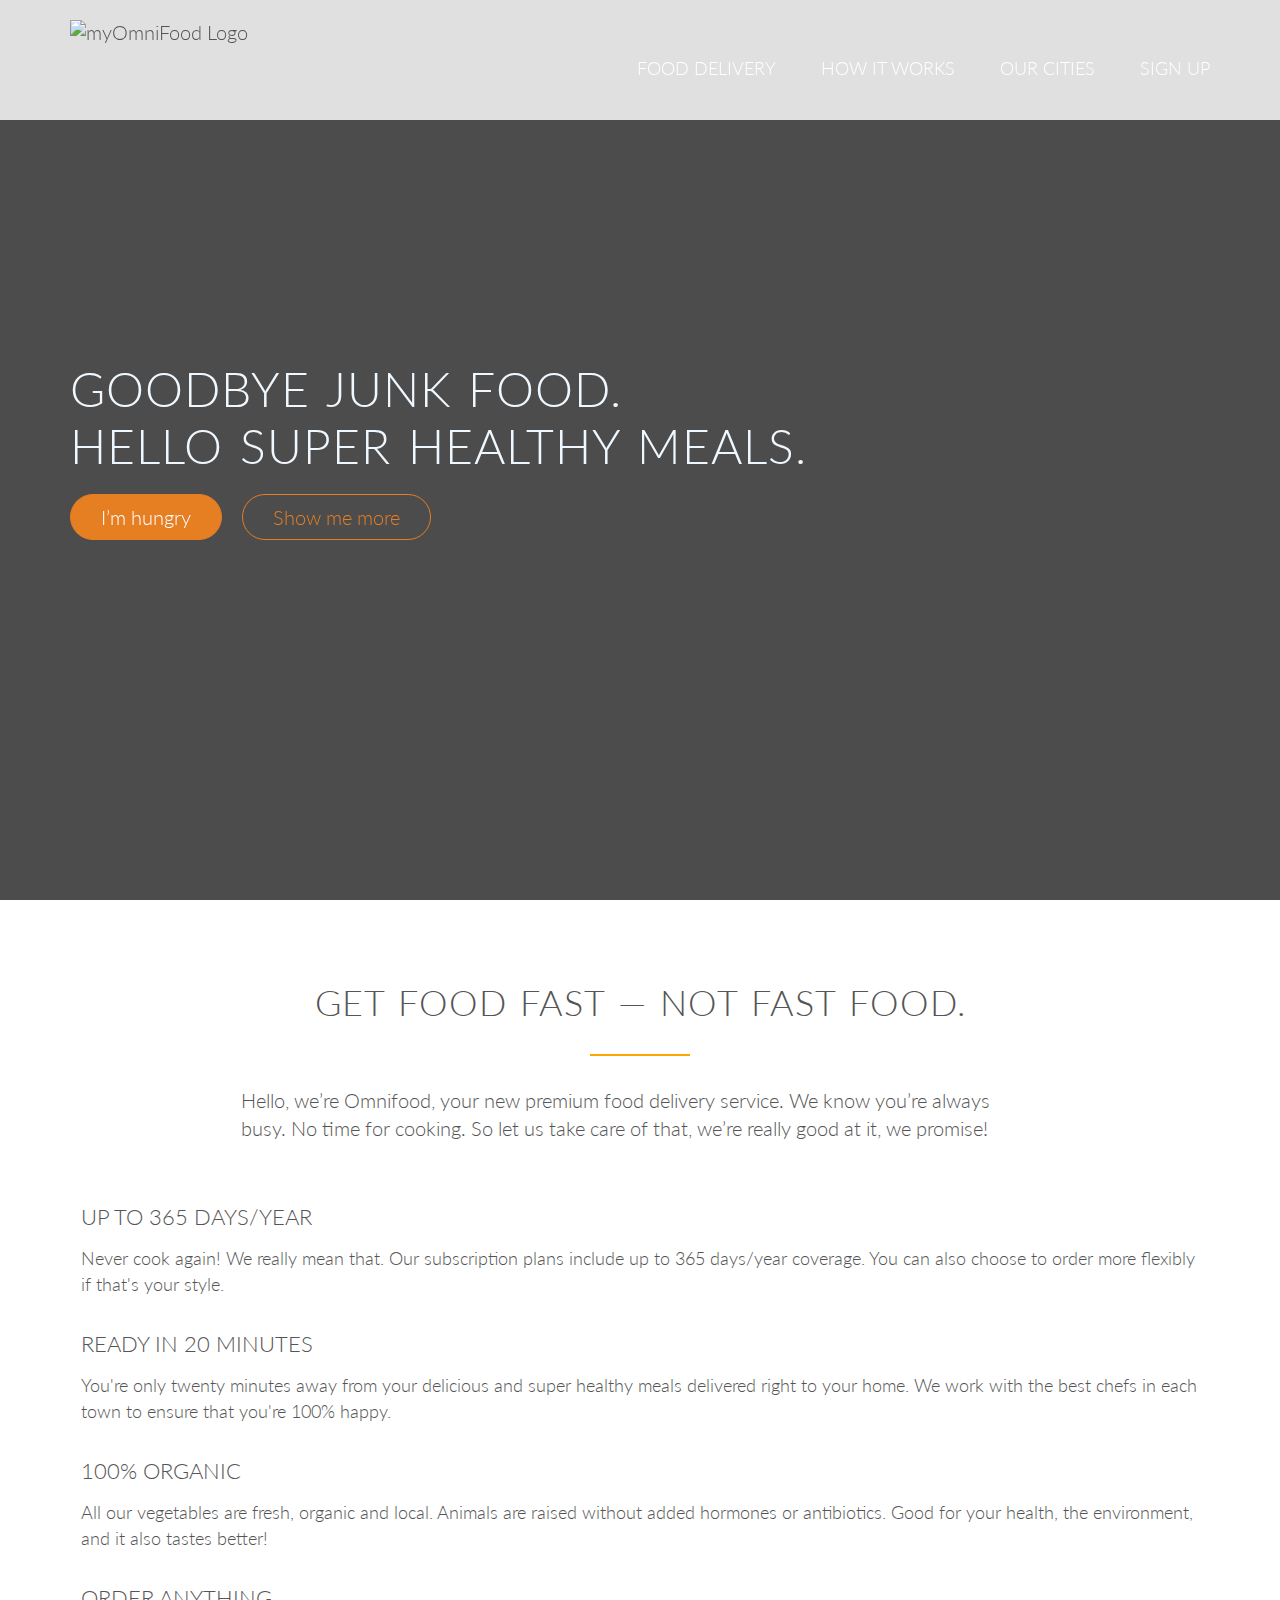
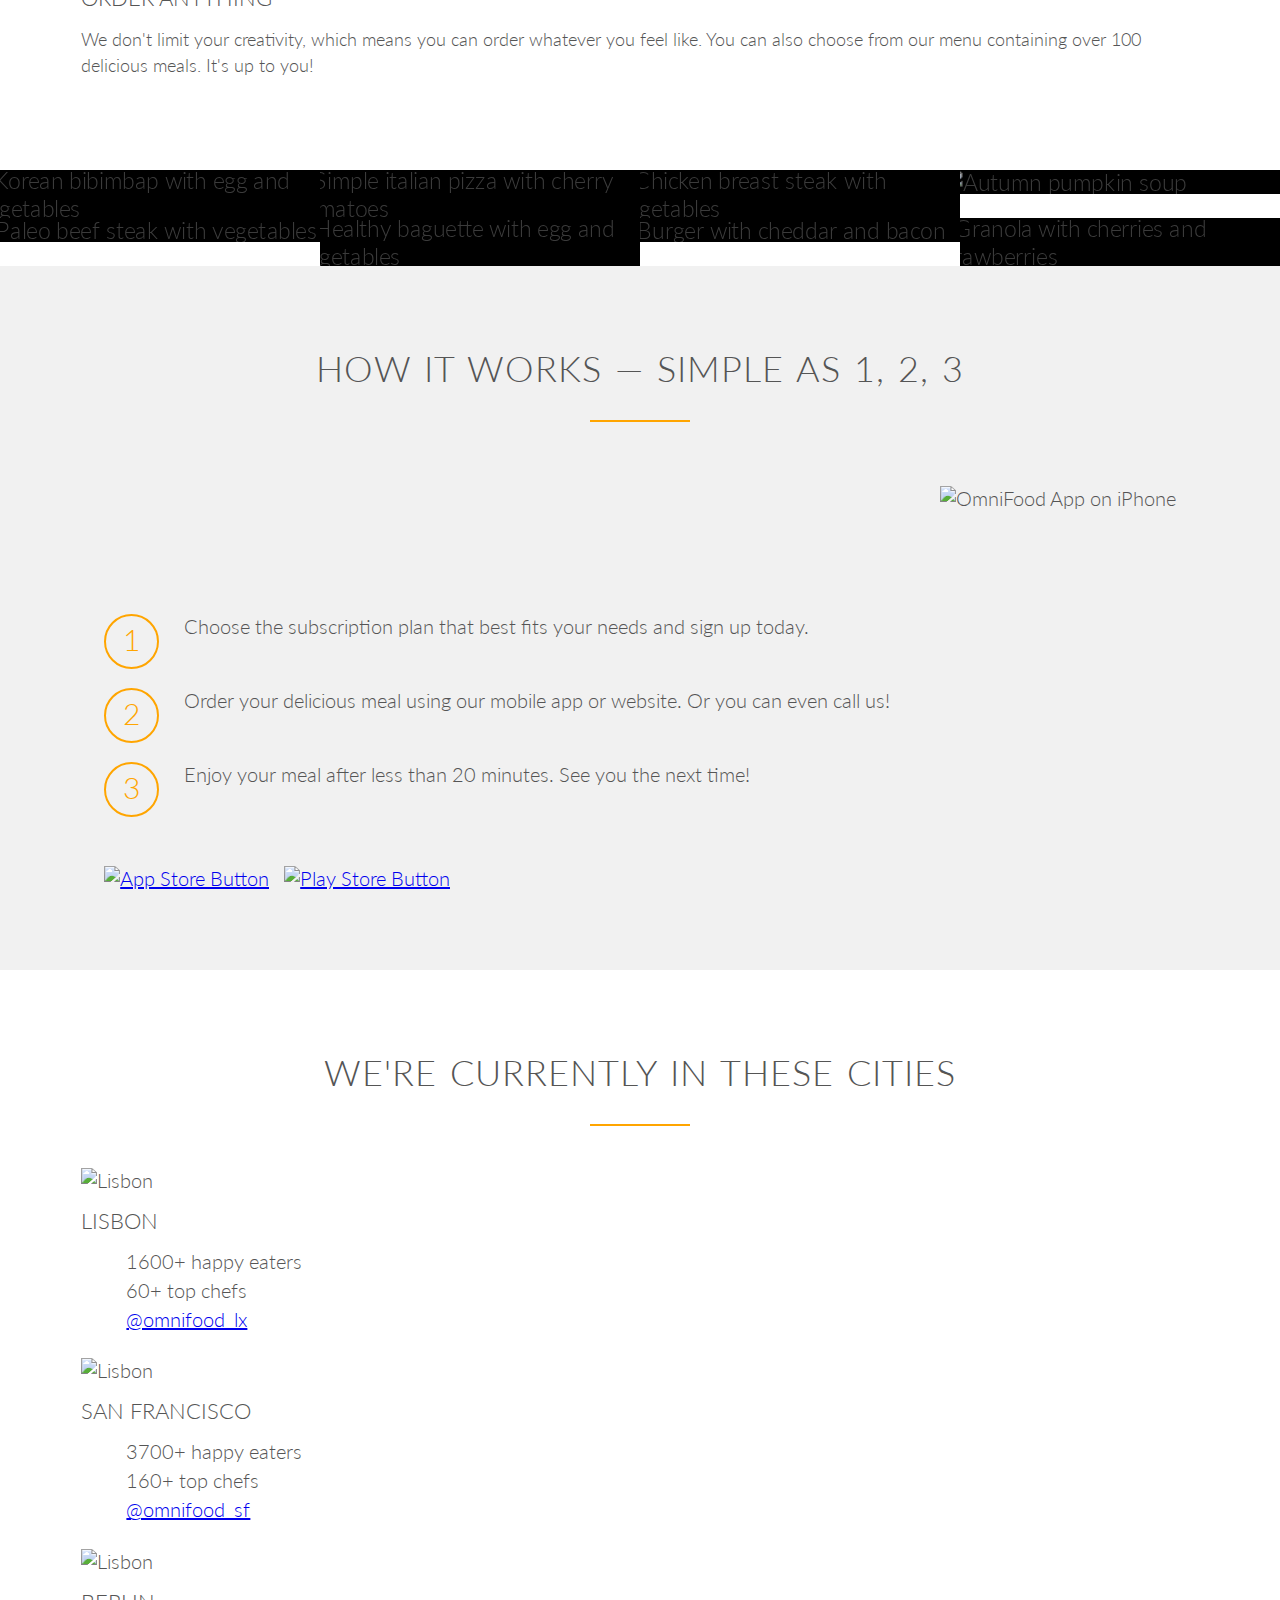
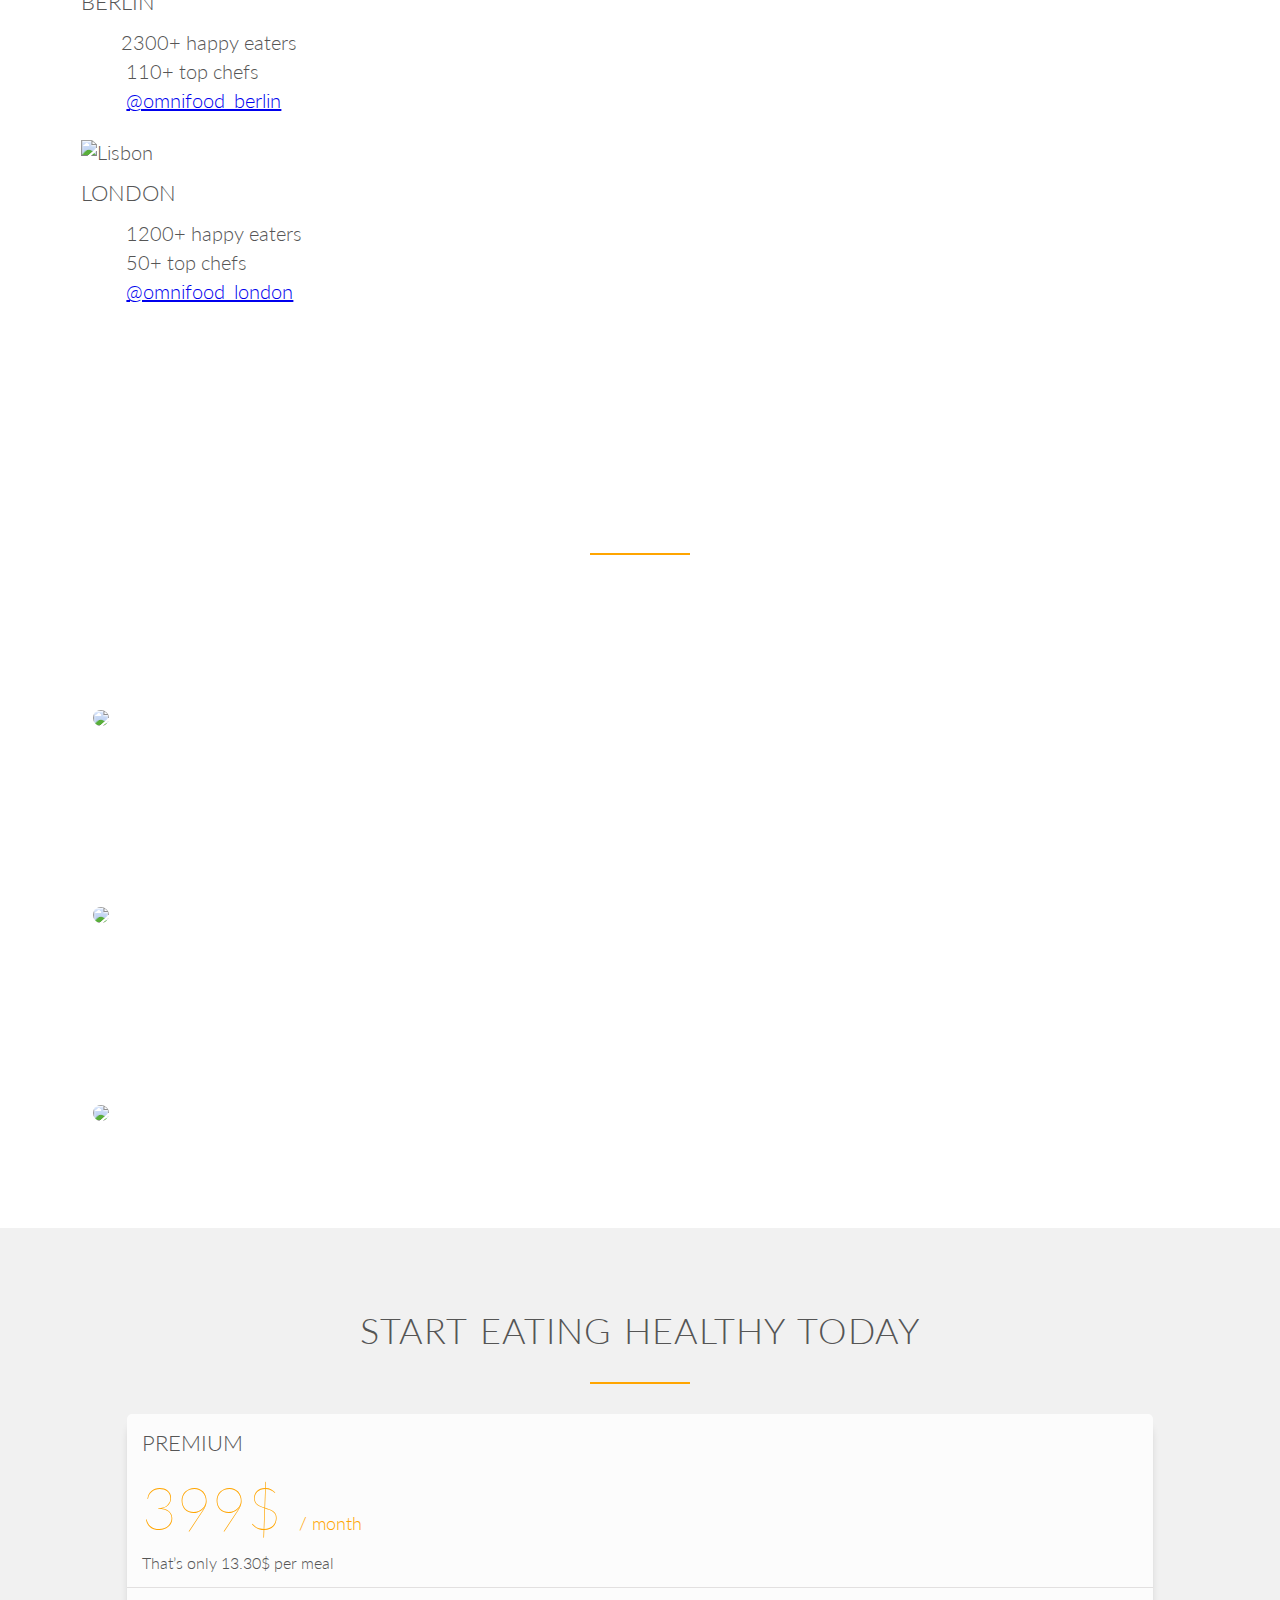
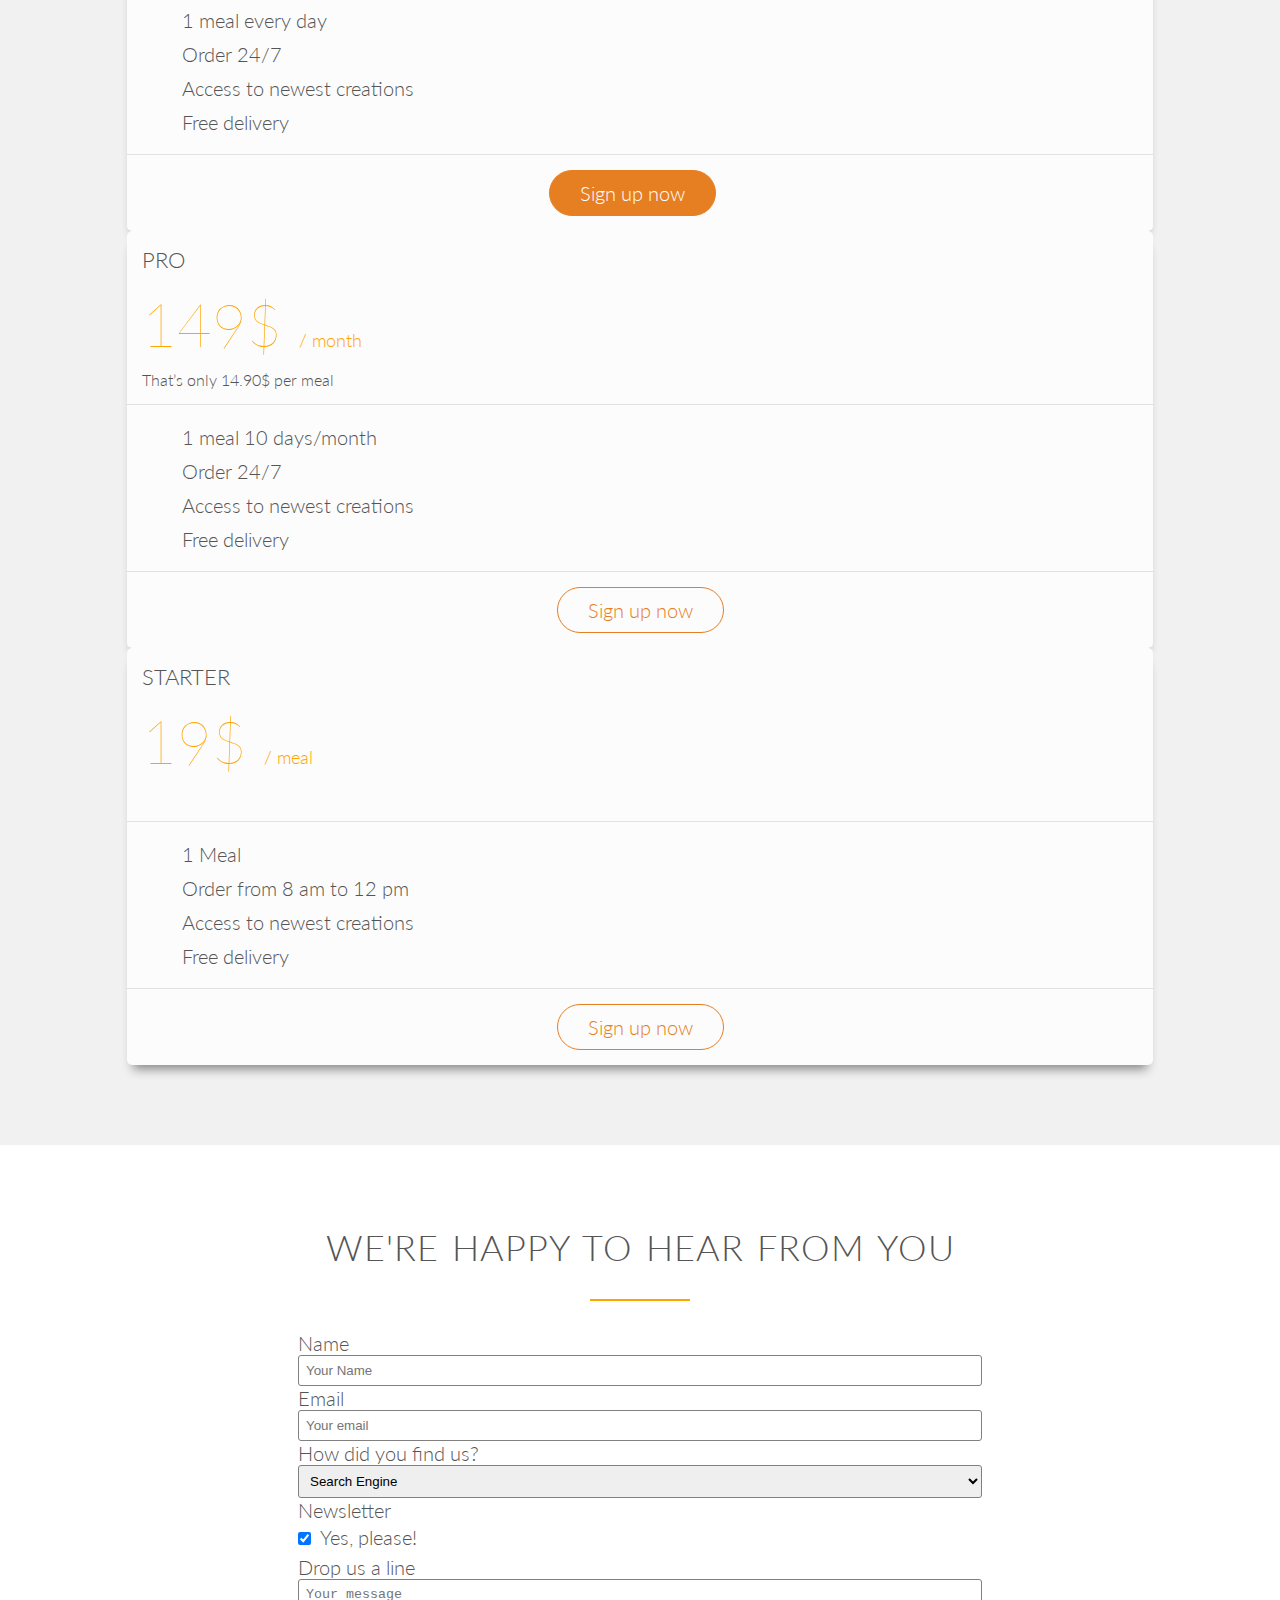
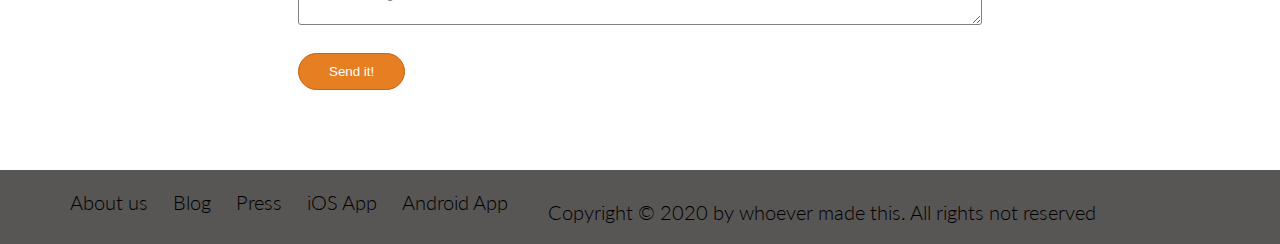
==== commit 888909bb: "9/16/2020" ====
--- a/myOmniFood/index.html
+++ b/myOmniFood/index.html
@@ -13,9 +13,10 @@
 
     <body>
         <header>
-            <nav>
+            <nav class="sticky">
                 <div class="row">
                     <img src="./resources/img/logo-white.png" alt="myOmniFood Logo" class="logo">
+                    <img src="./resources/img/logo.png" alt="myOmniFood Logo" class="logo-black">
                     <ul class="main-nav">
                         <li><a href="#">Food delivery</a></li>
                         <li><a href="#">How it works</a></li>
--- a/myOmniFood/resources/css/style.css
+++ b/myOmniFood/resources/css/style.css
@@ -208,13 +208,19 @@
     transform: translate(-50%,-50%);
 }
 
-.logo {
+.logo,
+.logo-black {
     height: 100px;
     width: auto;
     float: left;
     margin-top: 20px;
 }
-
+.logo-black {
+    /* hide it for now */
+    display: none;
+}
+
+/* Main Navi */
 .main-nav {
     float: right;
     list-style: none;
@@ -233,19 +239,41 @@
 
 .main-nav li a:link, 
 .main-nav li a:visited {
+    padding: 8px 0;
     color: white;
     text-decoration: none; /*removes underline from link <a>*/
     text-transform: uppercase;
     font-size: 90%; /*90% of the base pixel defined in html. so we want 18px which is 90% of 20px*/
     border-bottom: 2px solid transparent;
-
 }
 
 .main-nav li a:hover, 
 .main-nav li a:active {
     border-bottom: 2px solid #e67e22;
-    
-}
+}
+
+/* Sticky Navi*/
+
+.sticky {
+    /* the element statys at the same point irrespective of scrolling */
+    position: fixed;
+    /* then define where it will start */
+    top: 0;
+    left: 0;
+    width: 100%;
+    background-color: rgba(255, 255, 255, 0.829);
+}
+
+.sticky .main-nav li a:link, 
+.sticky .main-nav li a:visited {
+    padding: 8px 0;
+    color: white;
+}
+
+/* if logo is in sticky, hide. */
+.sticky .logo { display: none; }
+/* if black logo is in sticky, show */
+.sticky .logo-black { display: block; }
 
 /* ------------------------------------------------------------------ */
 /* FEATURES */
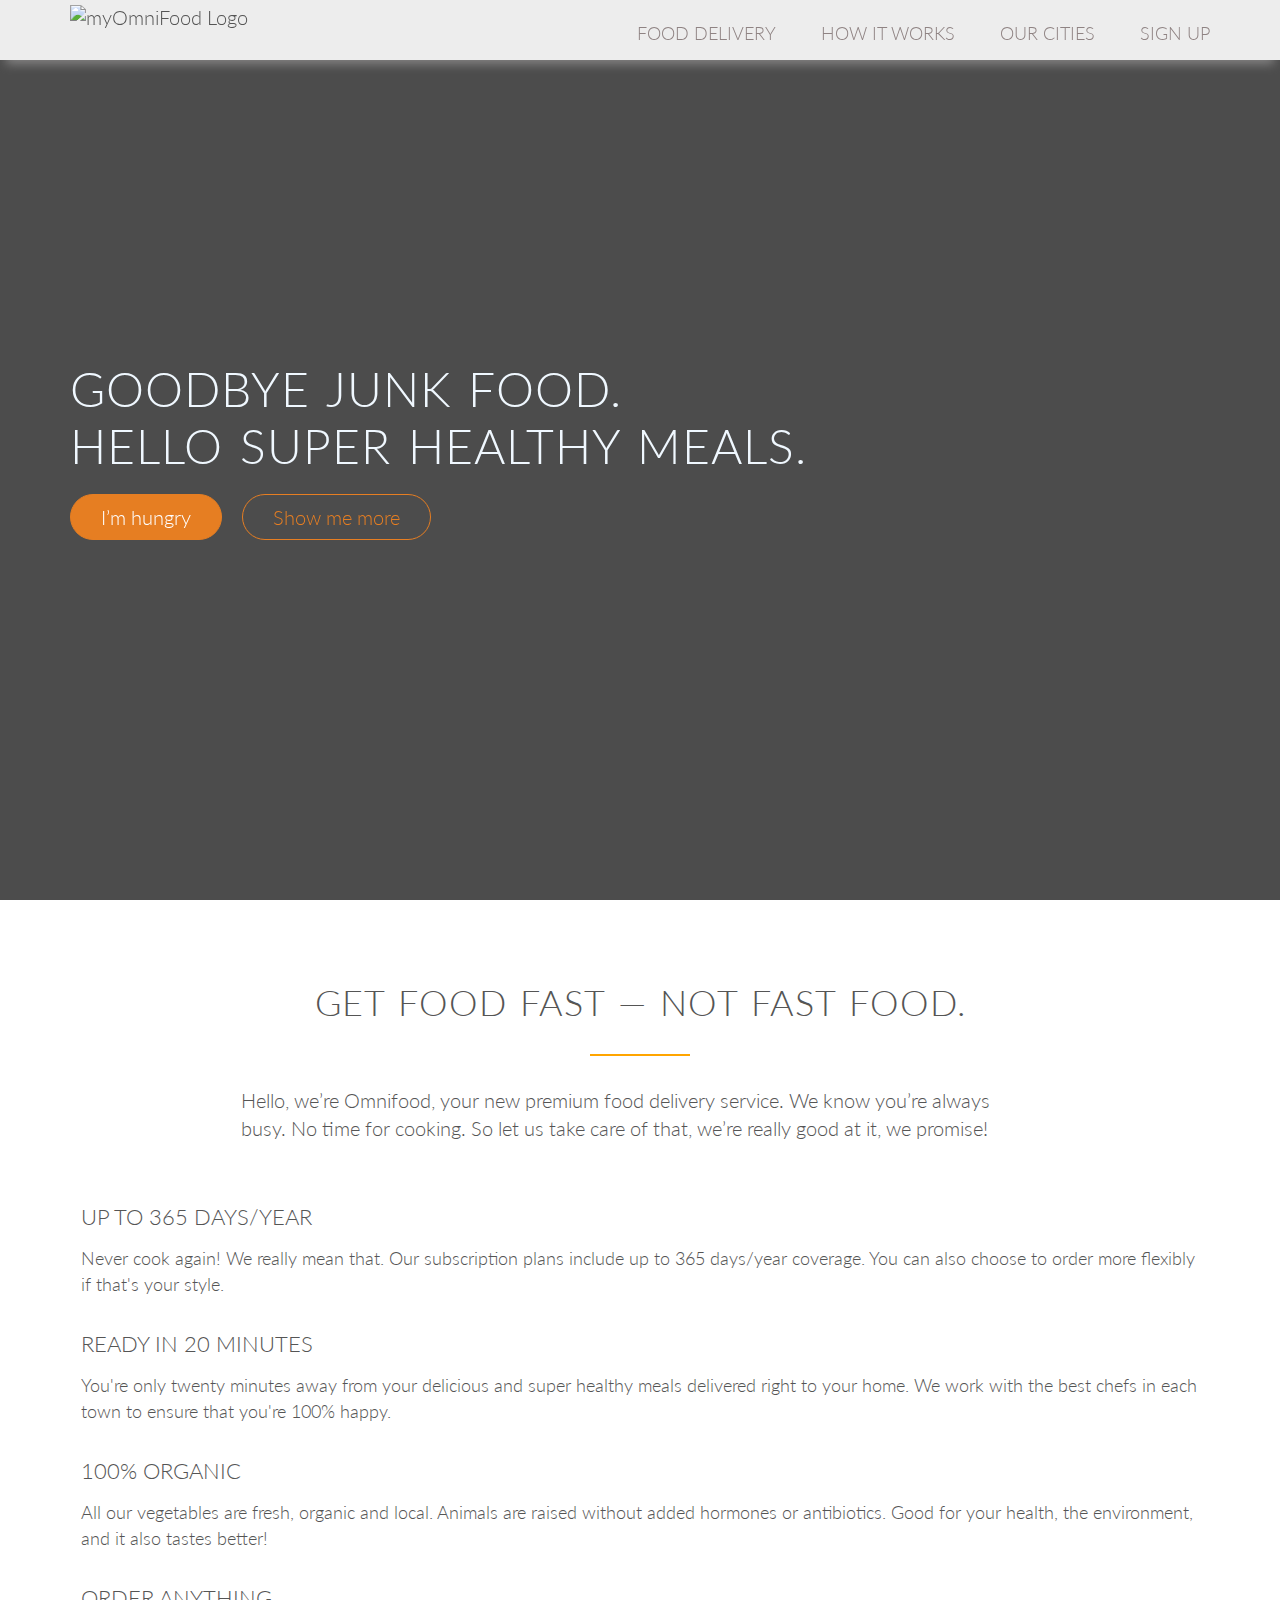
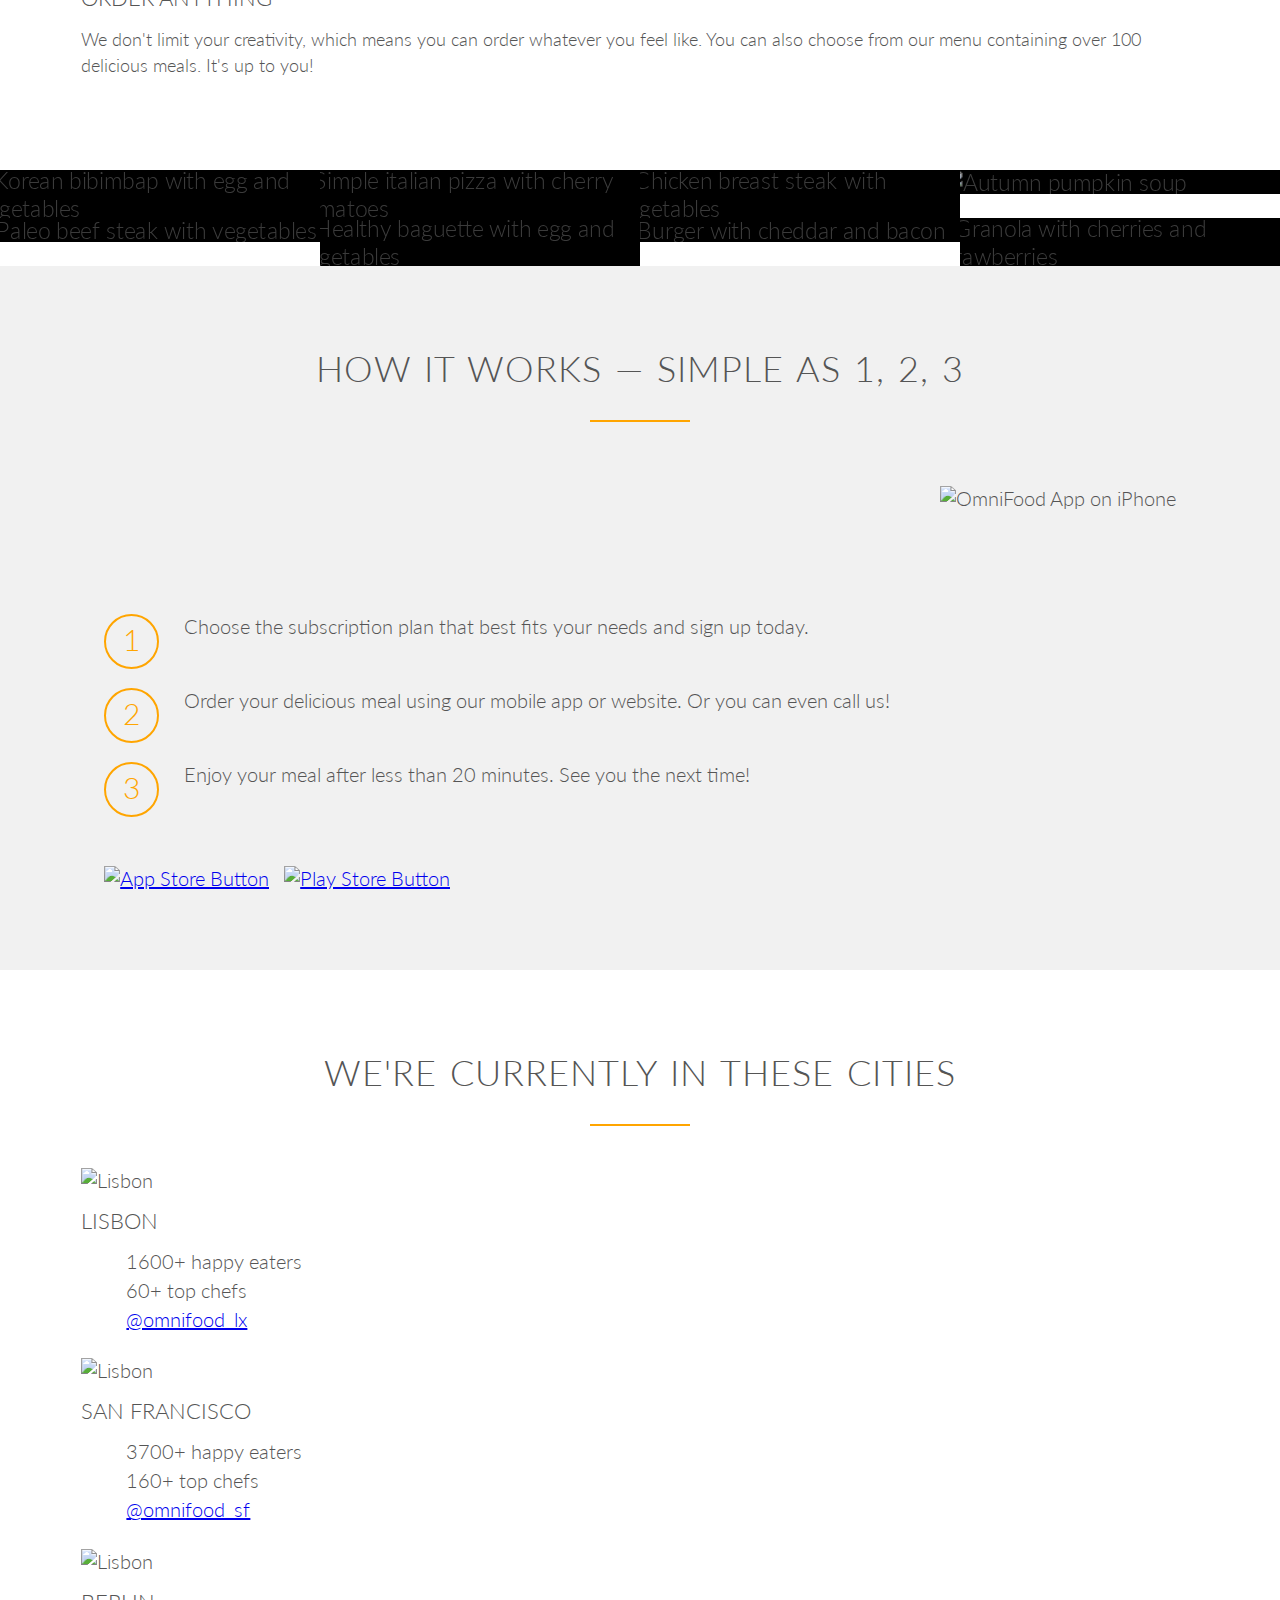
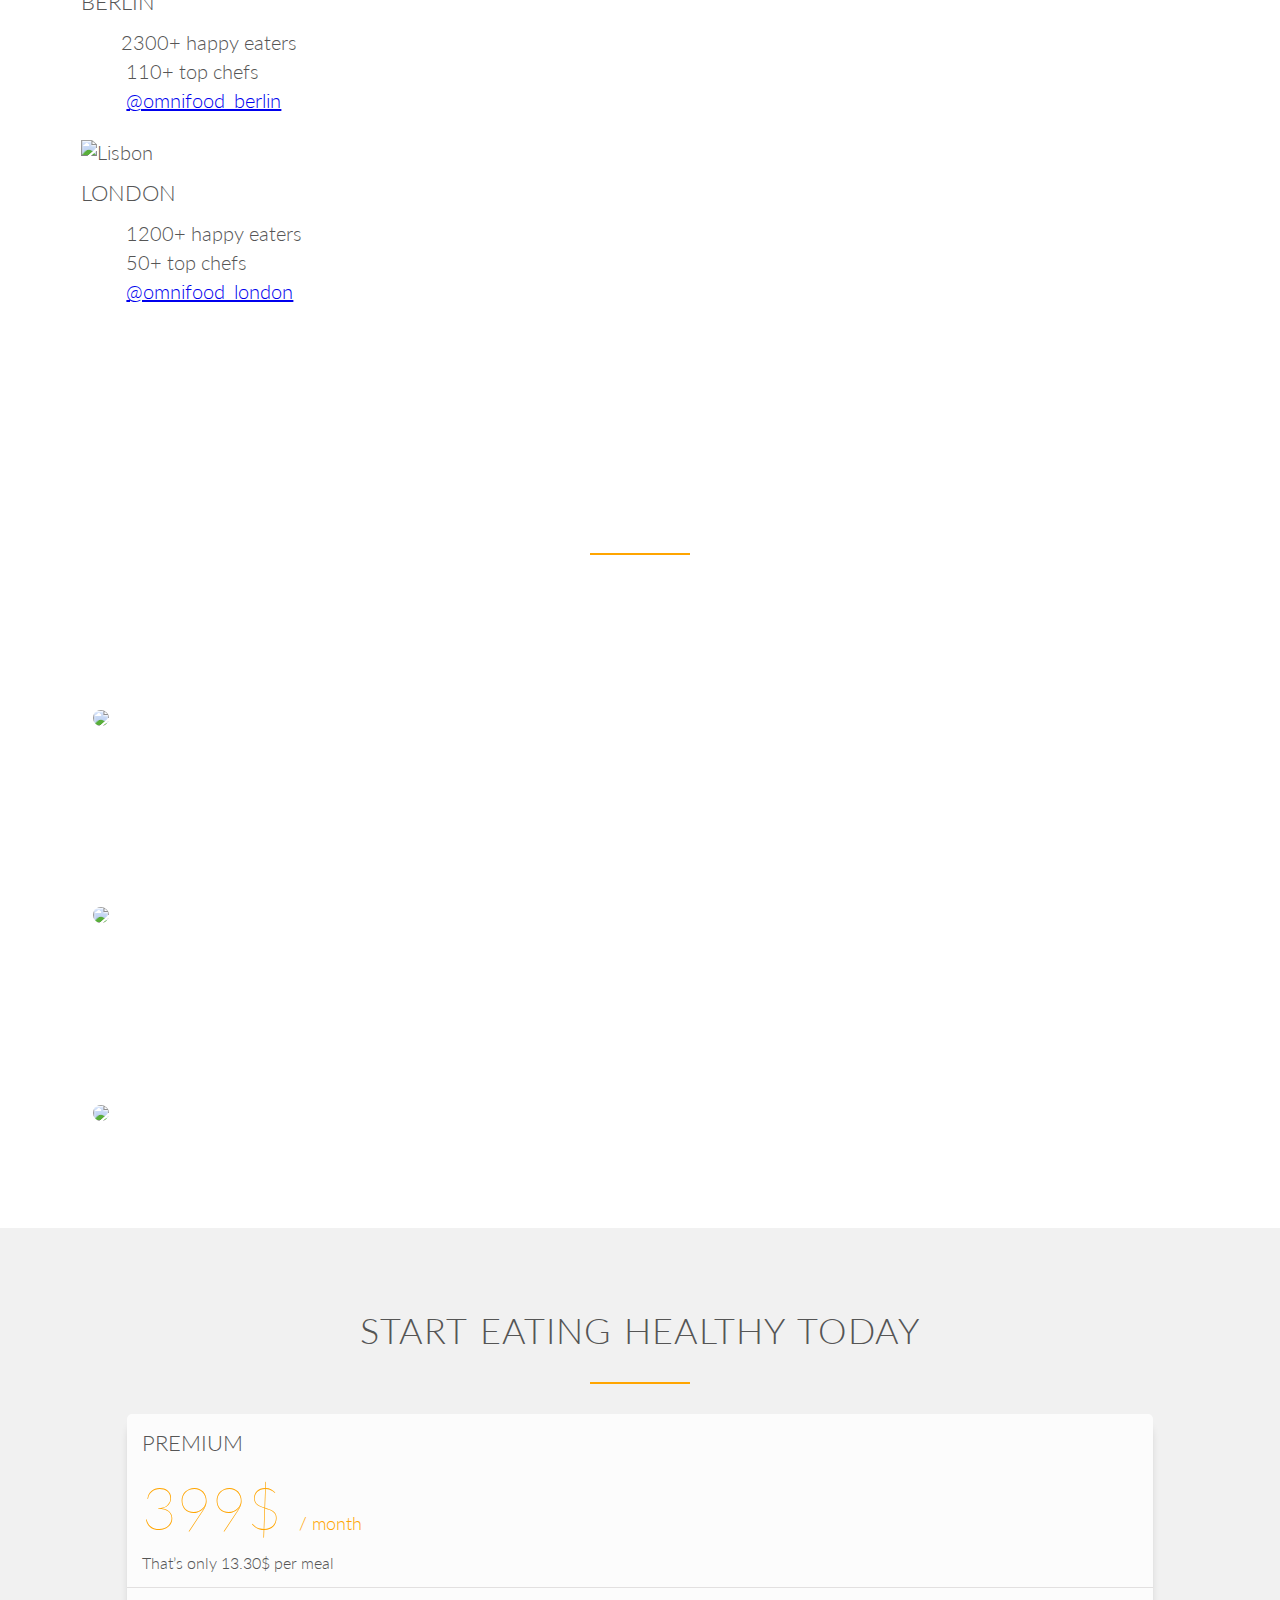
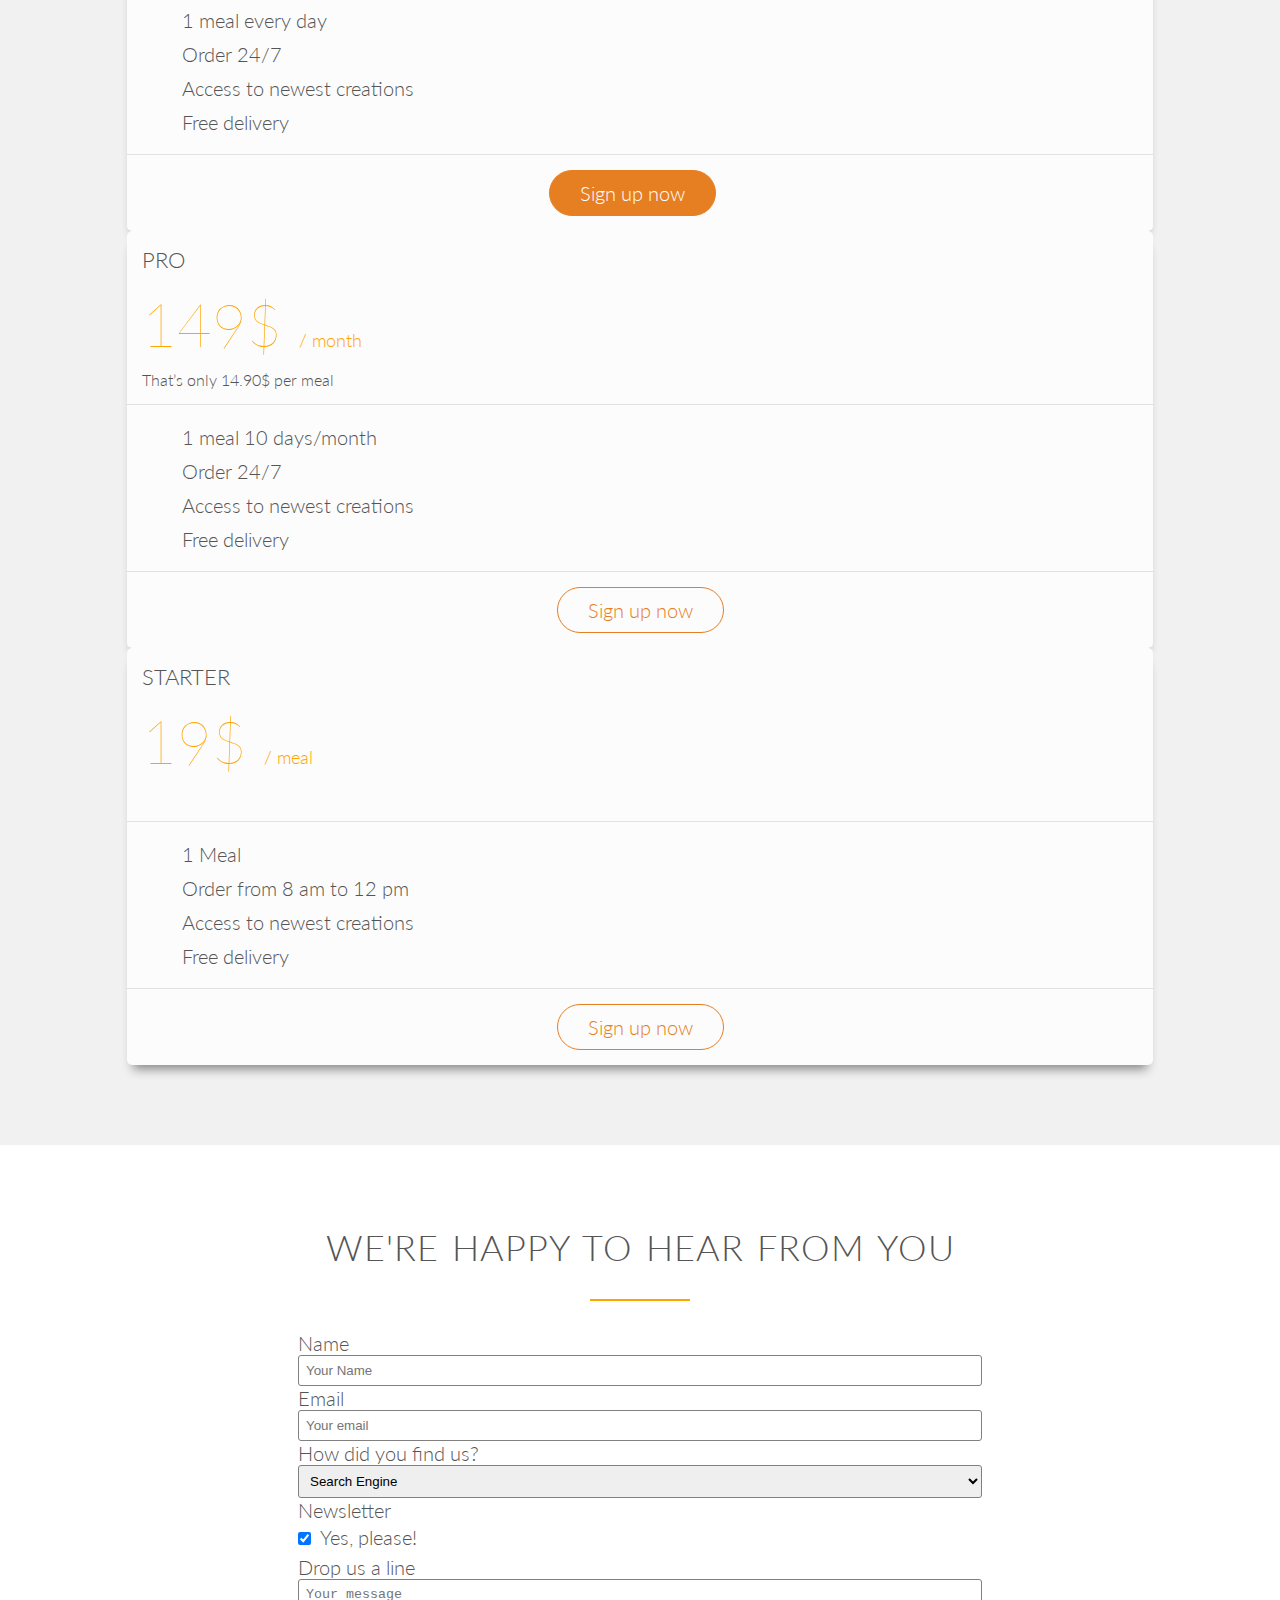
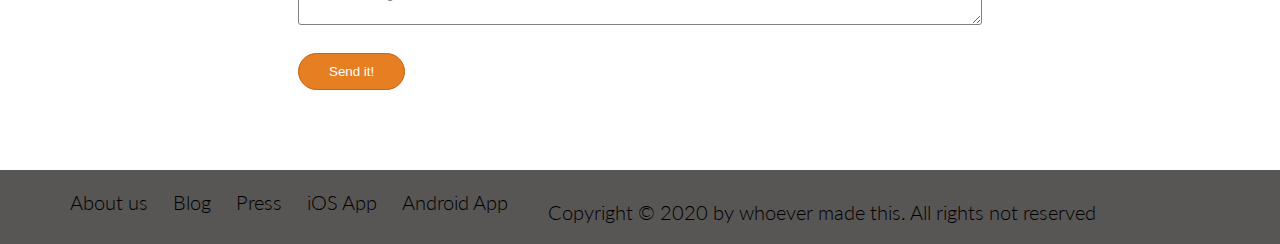
==== commit fc272865: "best practice note. separate css class from js class. created class for js for just one section for " ====
--- a/myOmniFood/index.html
+++ b/myOmniFood/index.html
@@ -32,7 +32,7 @@
             </div>
         </header>
 
-        <section class="section-feature">
+        <section class="section-feature js--section-feature">
             <div class="row">
                 <h2>Get food fast &mdash; not fast food.</h2>
                 <p class="long-copy">
@@ -423,6 +423,7 @@
         <script src="https://cdn.jsdelivr.net/npm/selectivizr@1.0.3/selectivizr.min.js"></script>
         -->
         <script src="./resources/js/scripts.js"></script>
+        <script src="vendor/js/jquery.waypoints.min.js"></script>
     </body> 
 </html>
 
--- a/myOmniFood/resources/css/style.css
+++ b/myOmniFood/resources/css/style.css
@@ -208,16 +208,20 @@
     transform: translate(-50%,-50%);
 }
 
-.logo,
-.logo-black {
+.logo {
     height: 100px;
     width: auto;
     float: left;
     margin-top: 20px;
 }
+
 .logo-black {
     /* hide it for now */
     display: none;
+    height: 50px;
+    width: auto;
+    float: left;
+    margin: 5px 0;
 }
 
 /* Main Navi */
@@ -261,13 +265,16 @@
     top: 0;
     left: 0;
     width: 100%;
-    background-color: rgba(255, 255, 255, 0.829);
-}
+    background-color: rgba(255, 255, 255, 0.897);
+    box-shadow: 0 10px 10px -6px rgb(134, 133, 133);
+}
+
+.main-nav { margin-top: 20px; }
 
 .sticky .main-nav li a:link, 
 .sticky .main-nav li a:visited {
-    padding: 8px 0;
-    color: white;
+    padding: 19px 0;
+    color: rgb(143, 131, 131);
 }
 
 /* if logo is in sticky, hide. */
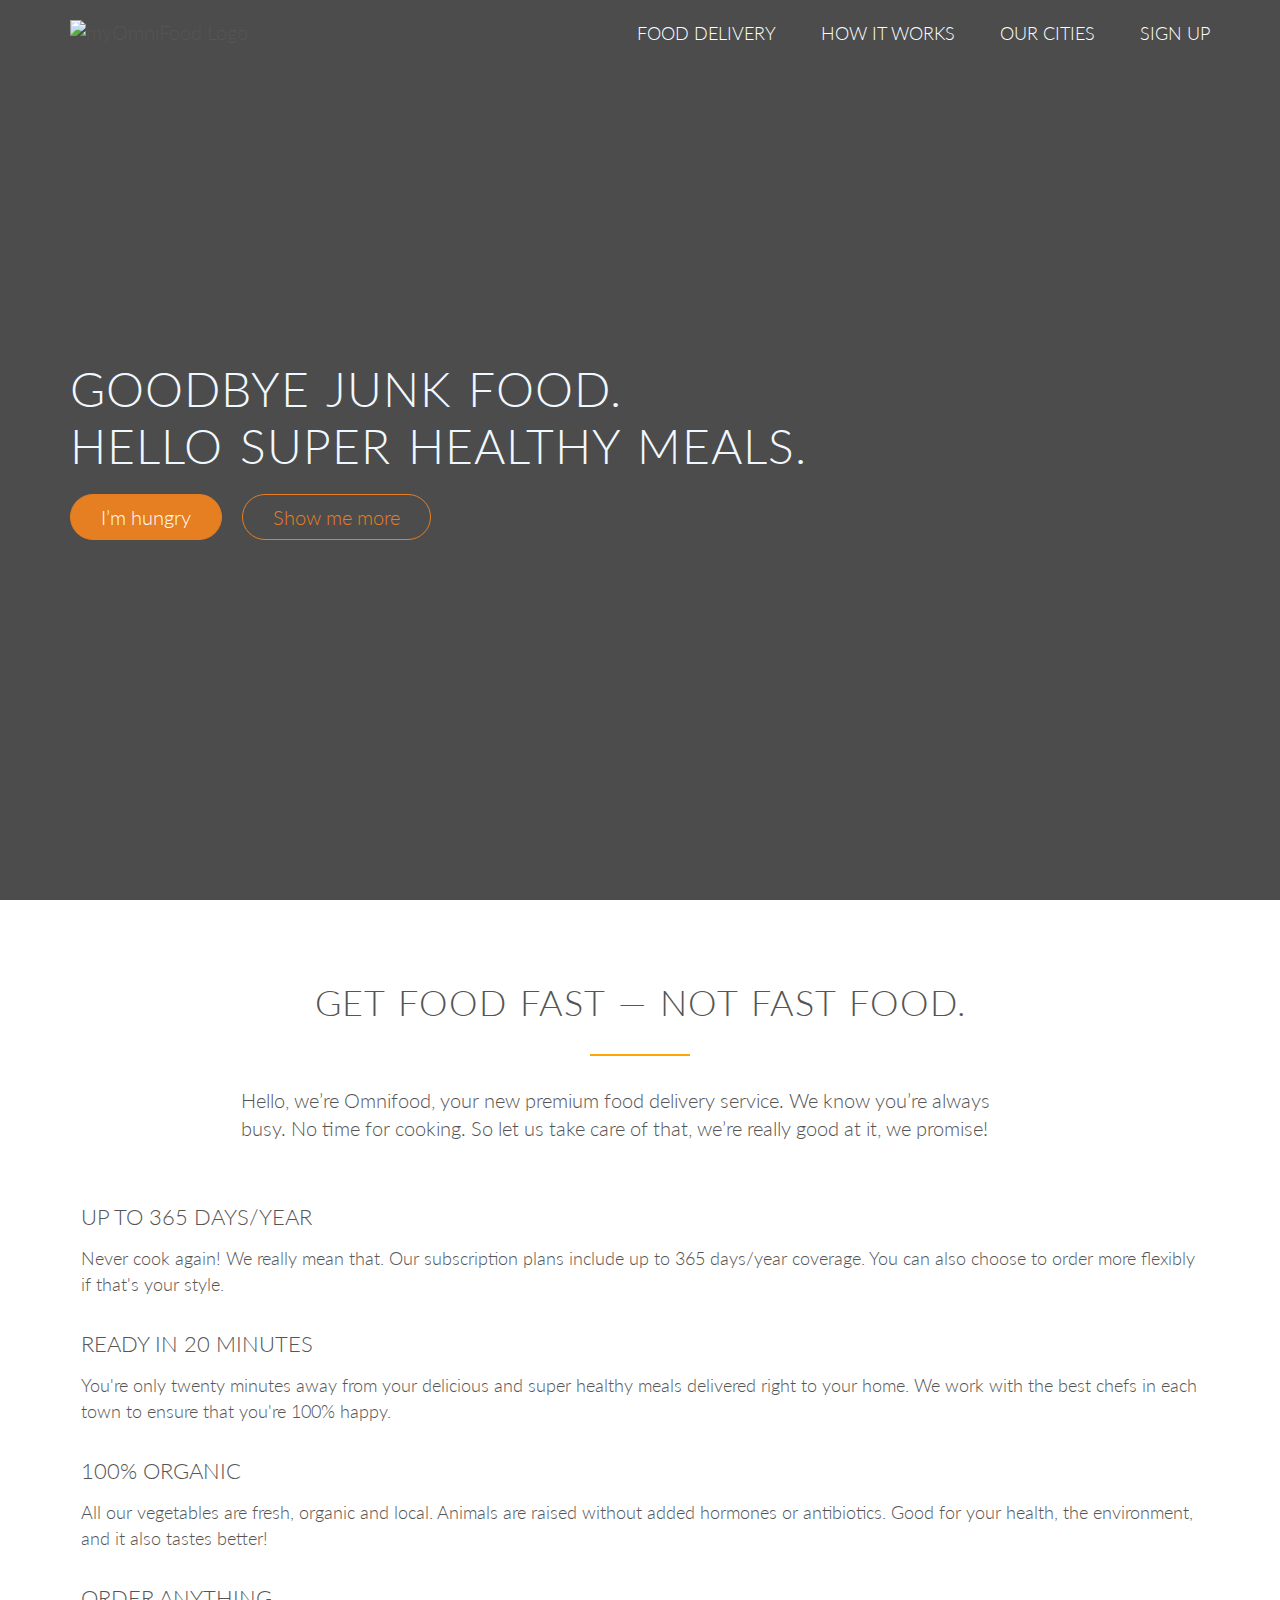
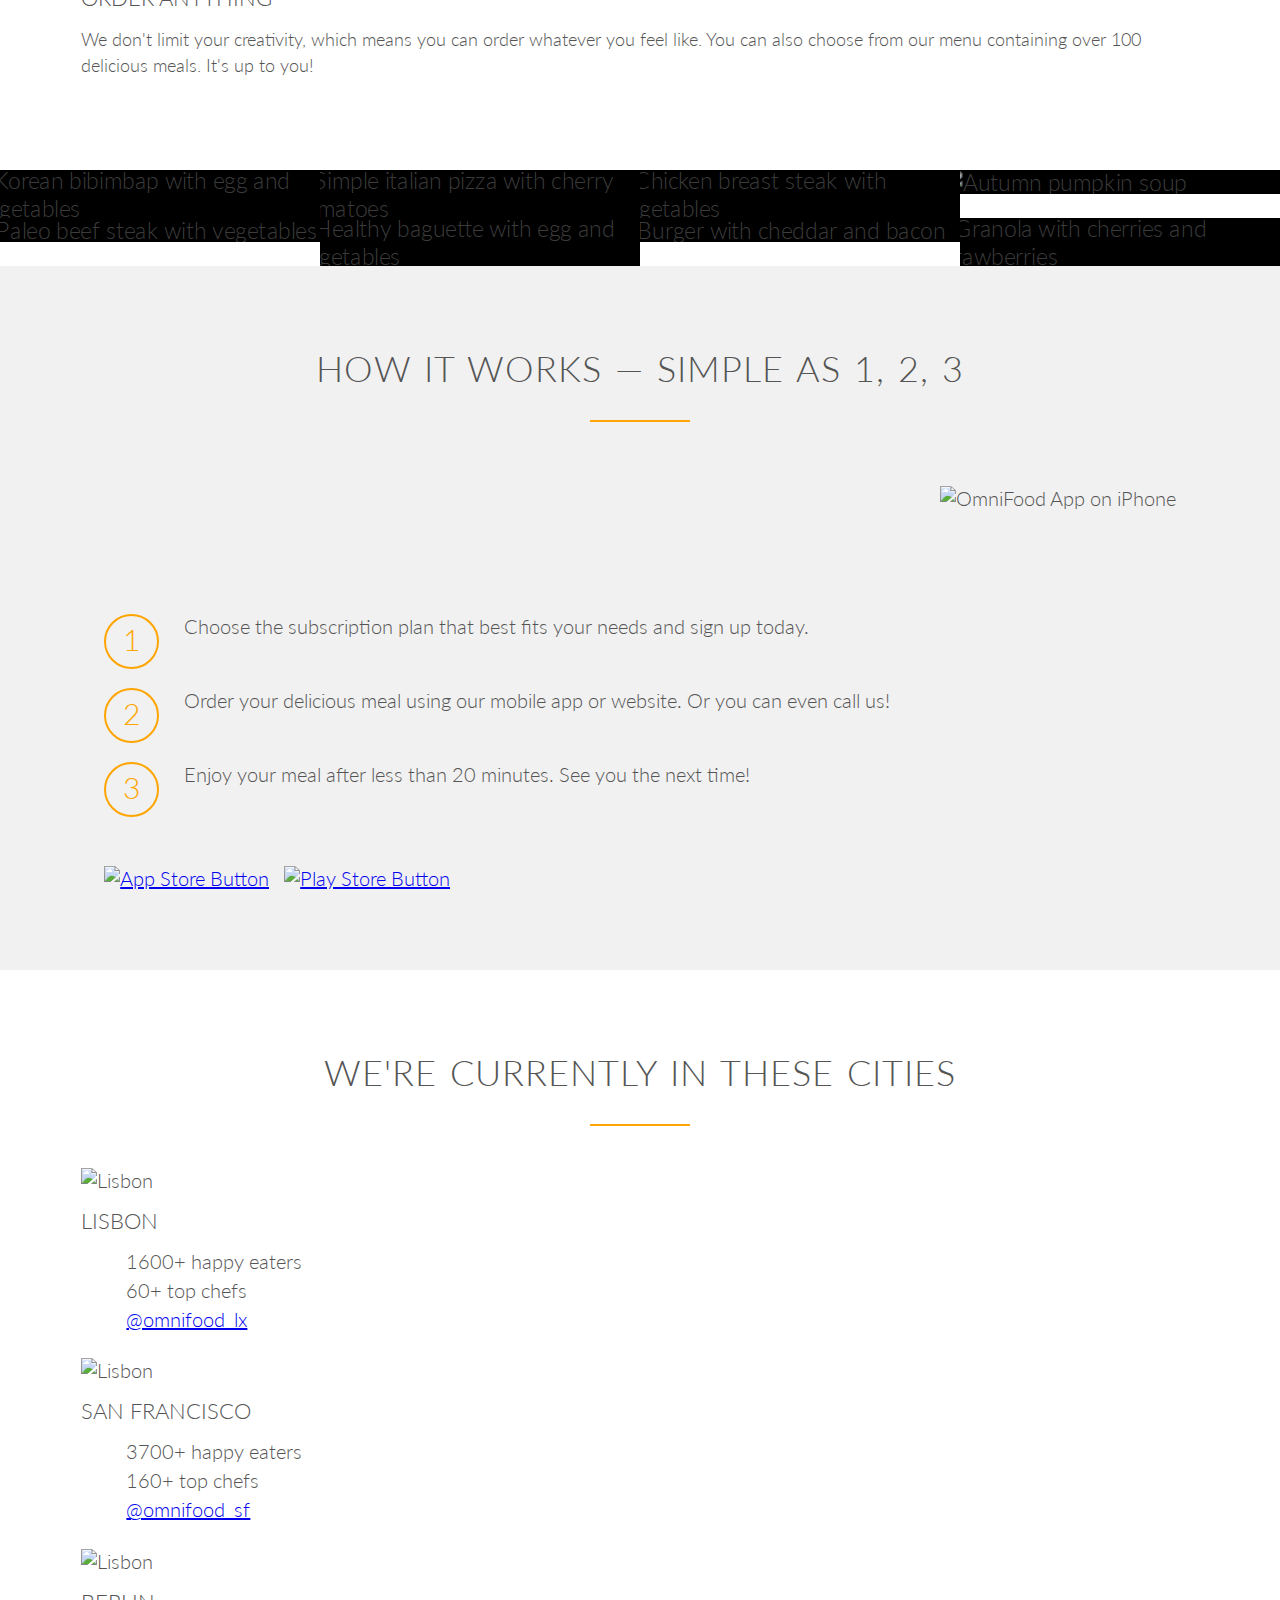
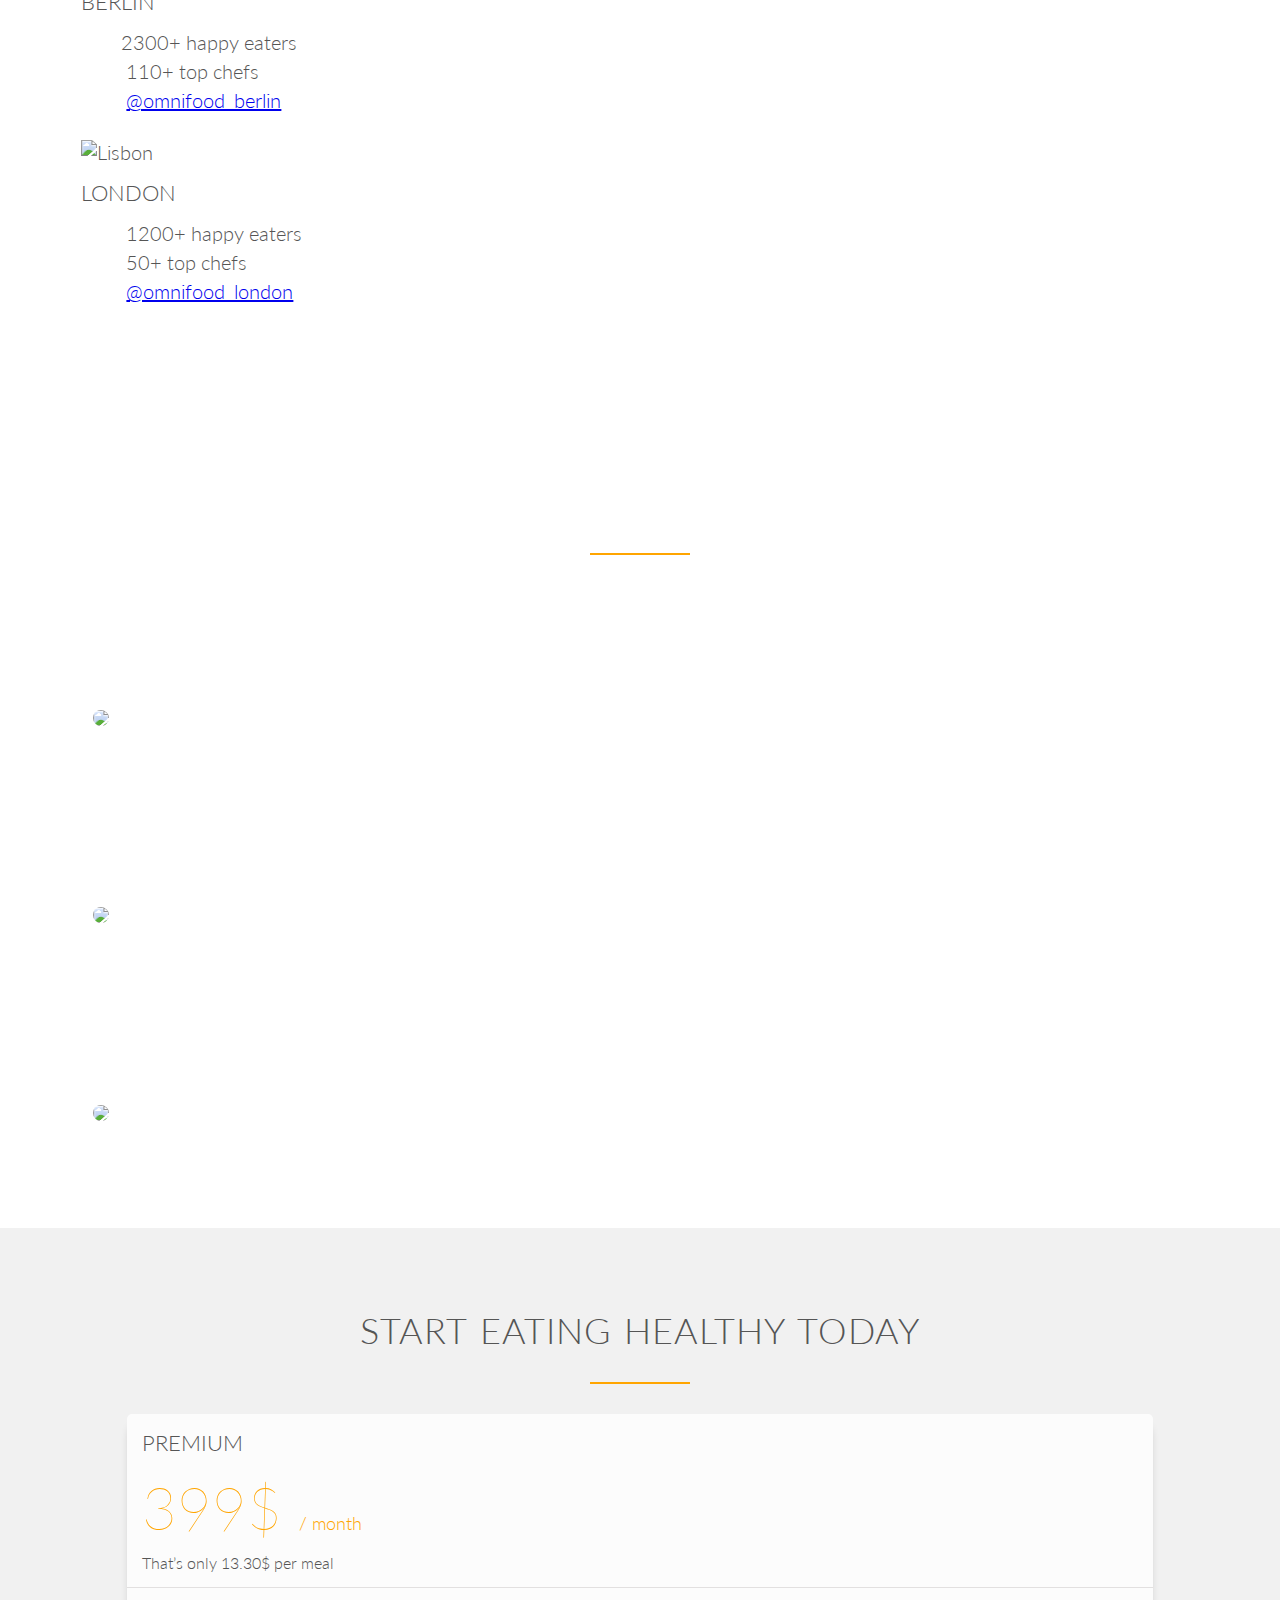
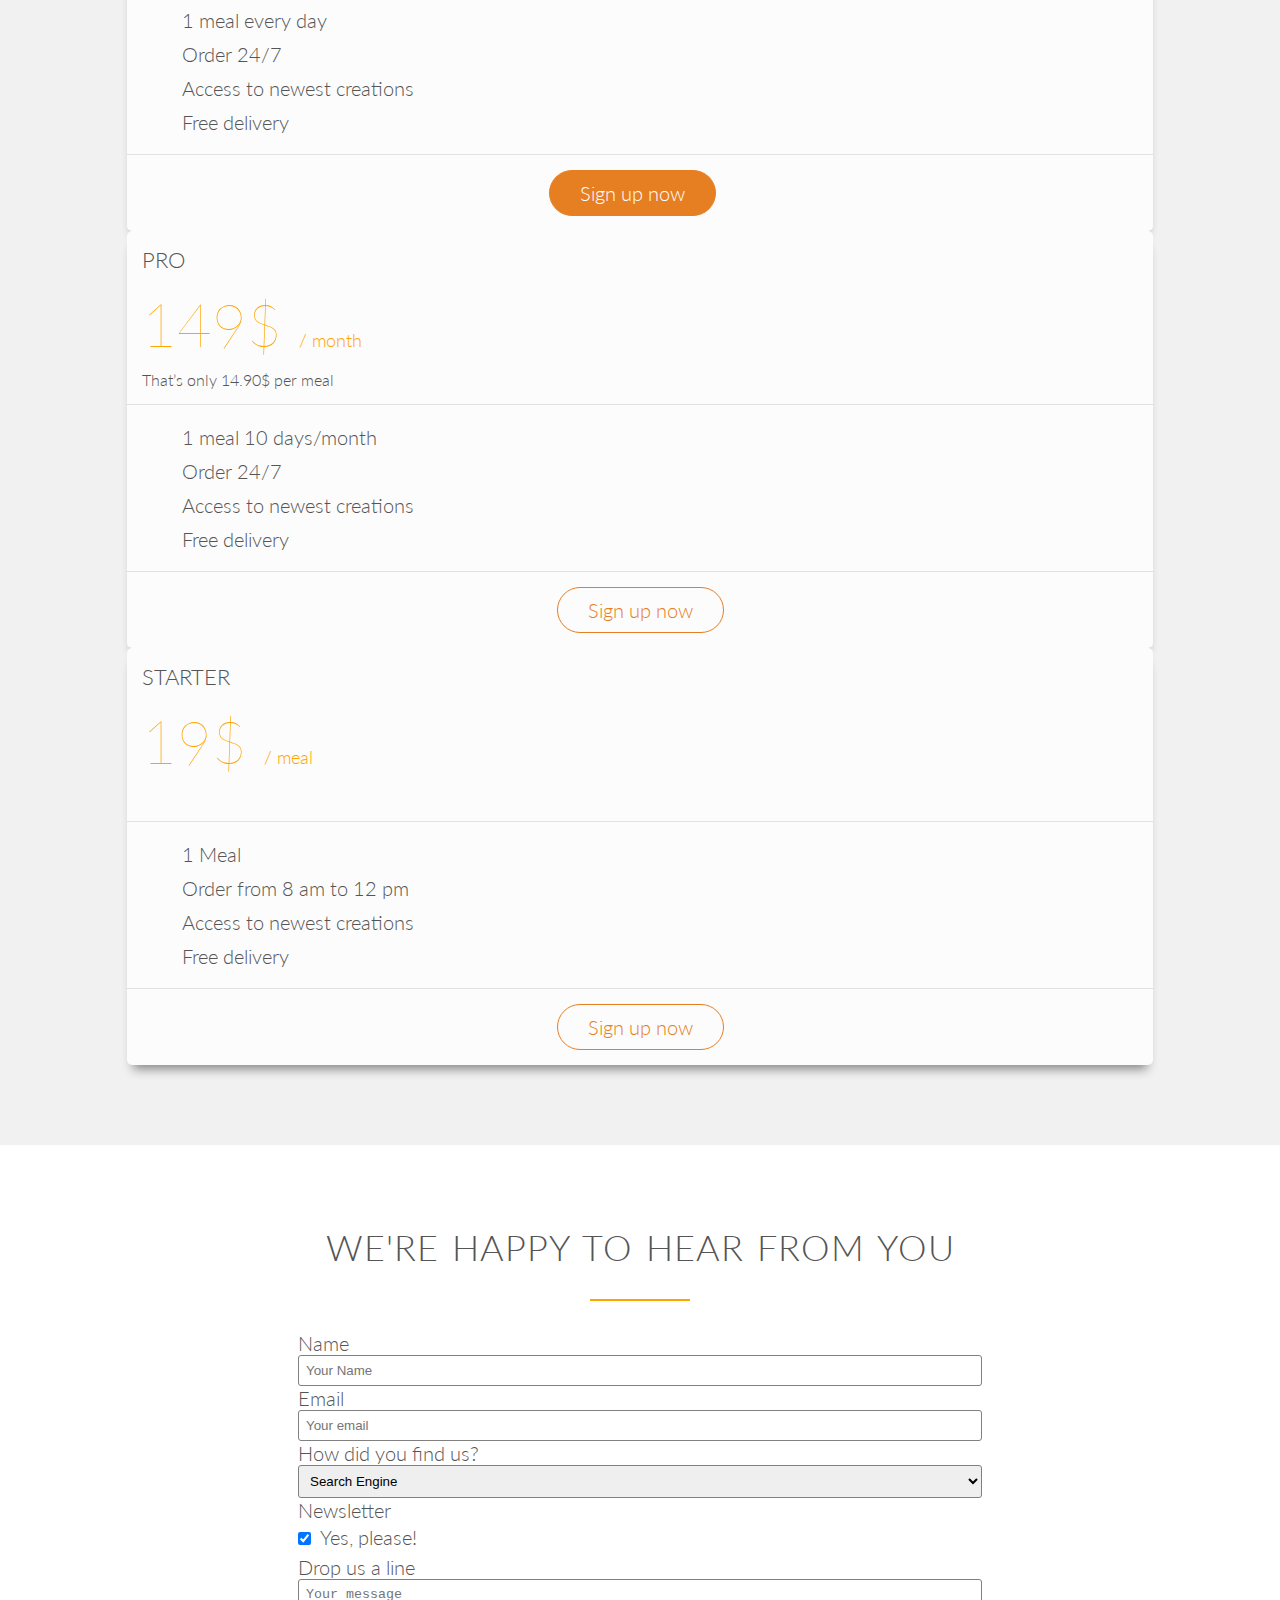
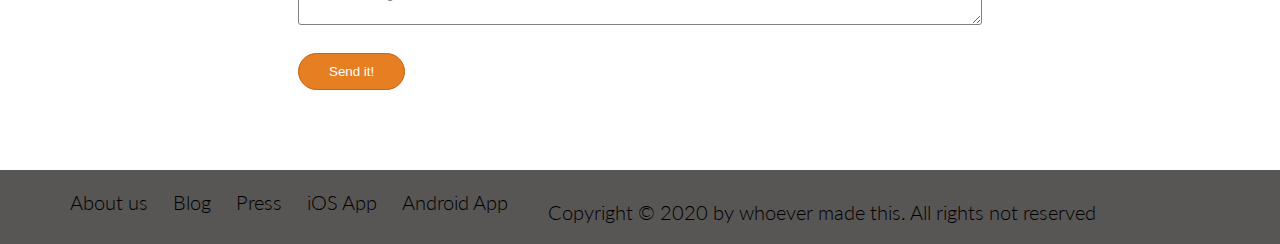
==== commit f493df14: "removed class sticky since addClass sticky is set." ====
--- a/myOmniFood/index.html
+++ b/myOmniFood/index.html
@@ -13,7 +13,7 @@
 
     <body>
         <header>
-            <nav class="sticky">
+            <nav>
                 <div class="row">
                     <img src="./resources/img/logo-white.png" alt="myOmniFood Logo" class="logo">
                     <img src="./resources/img/logo.png" alt="myOmniFood Logo" class="logo-black">
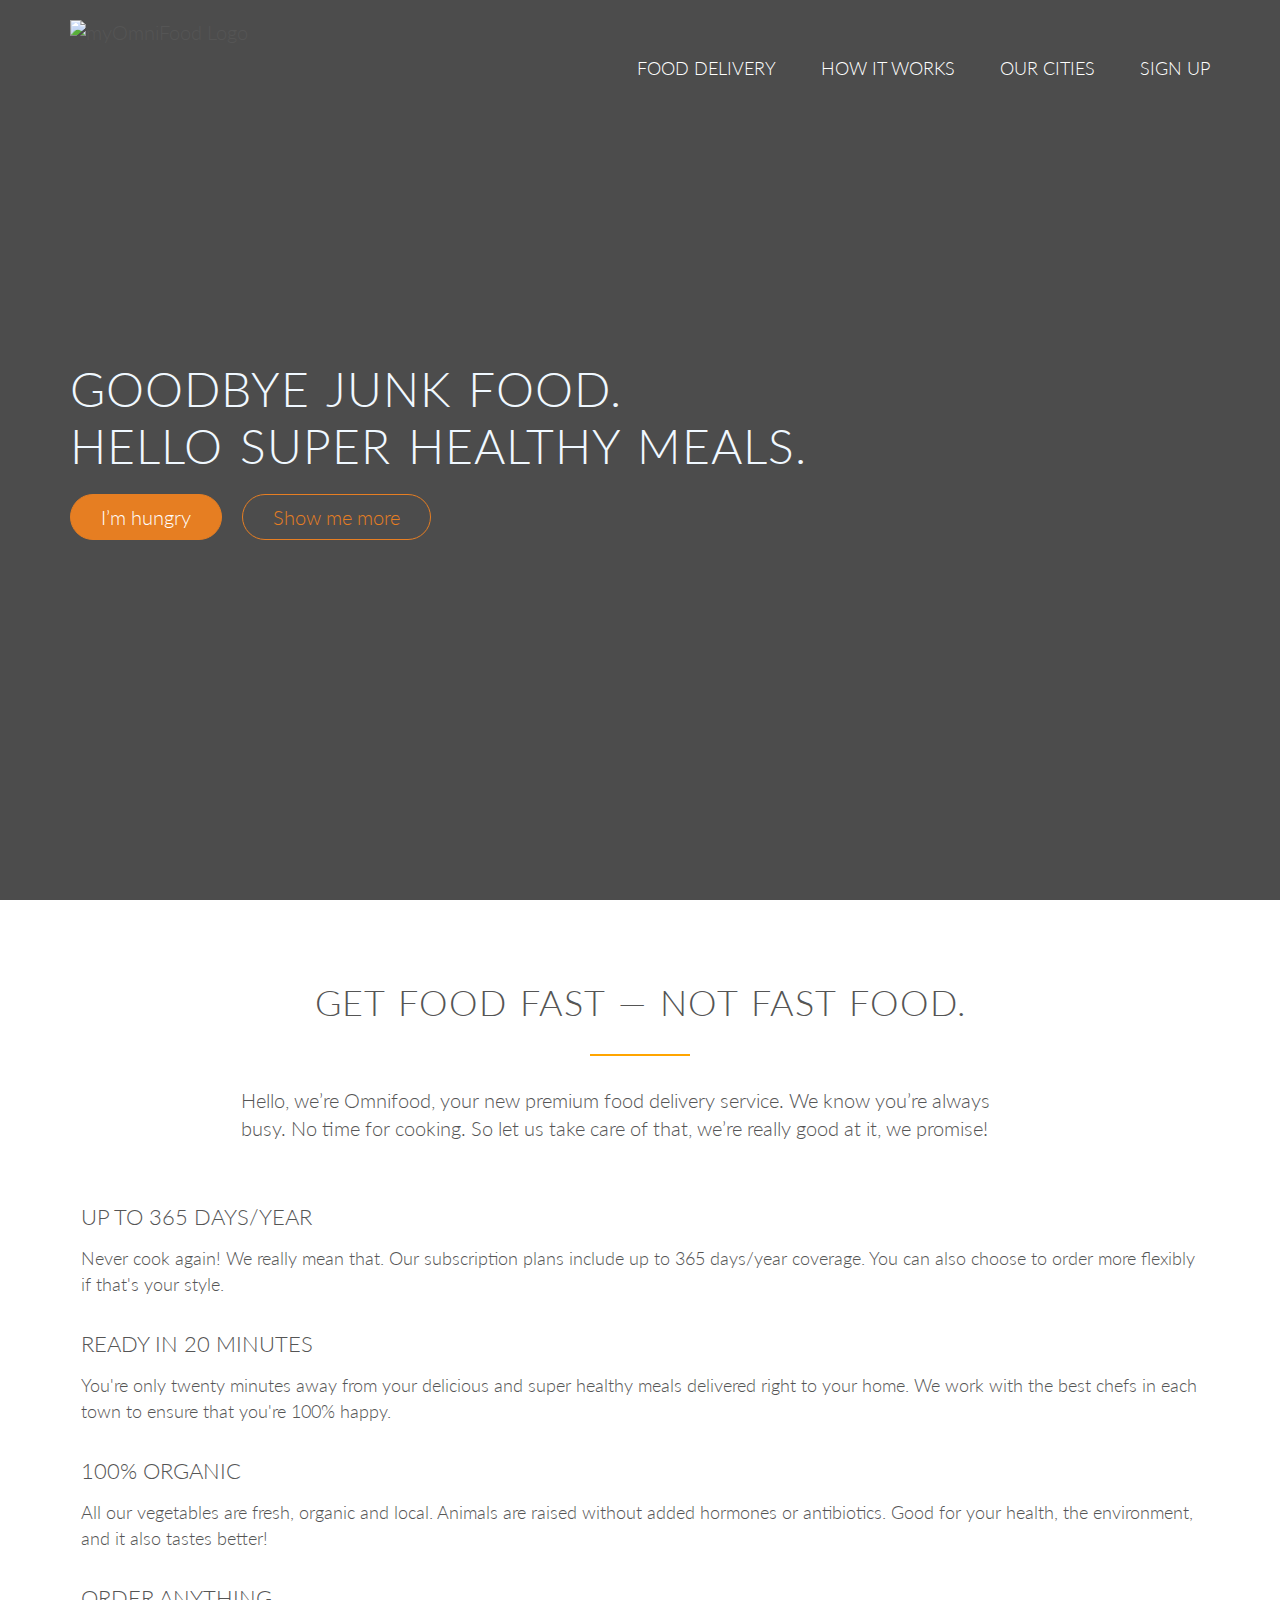
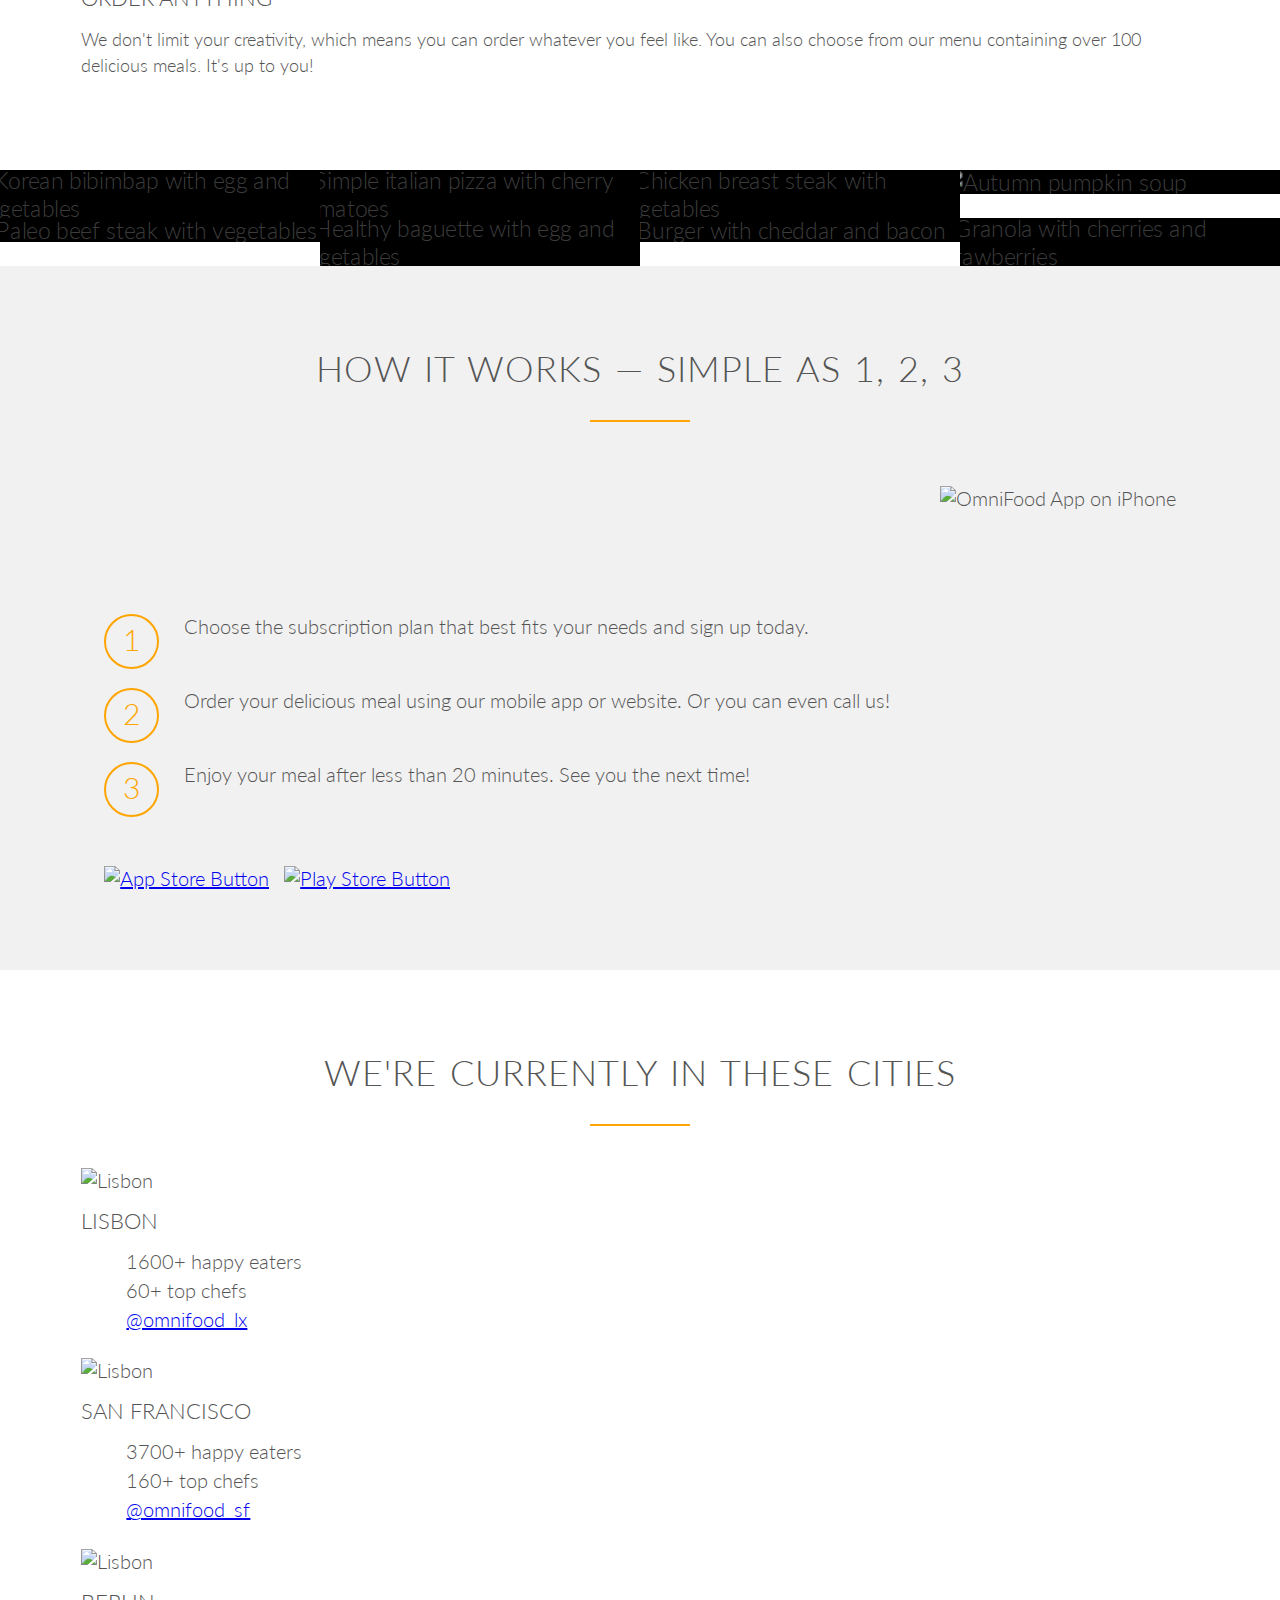
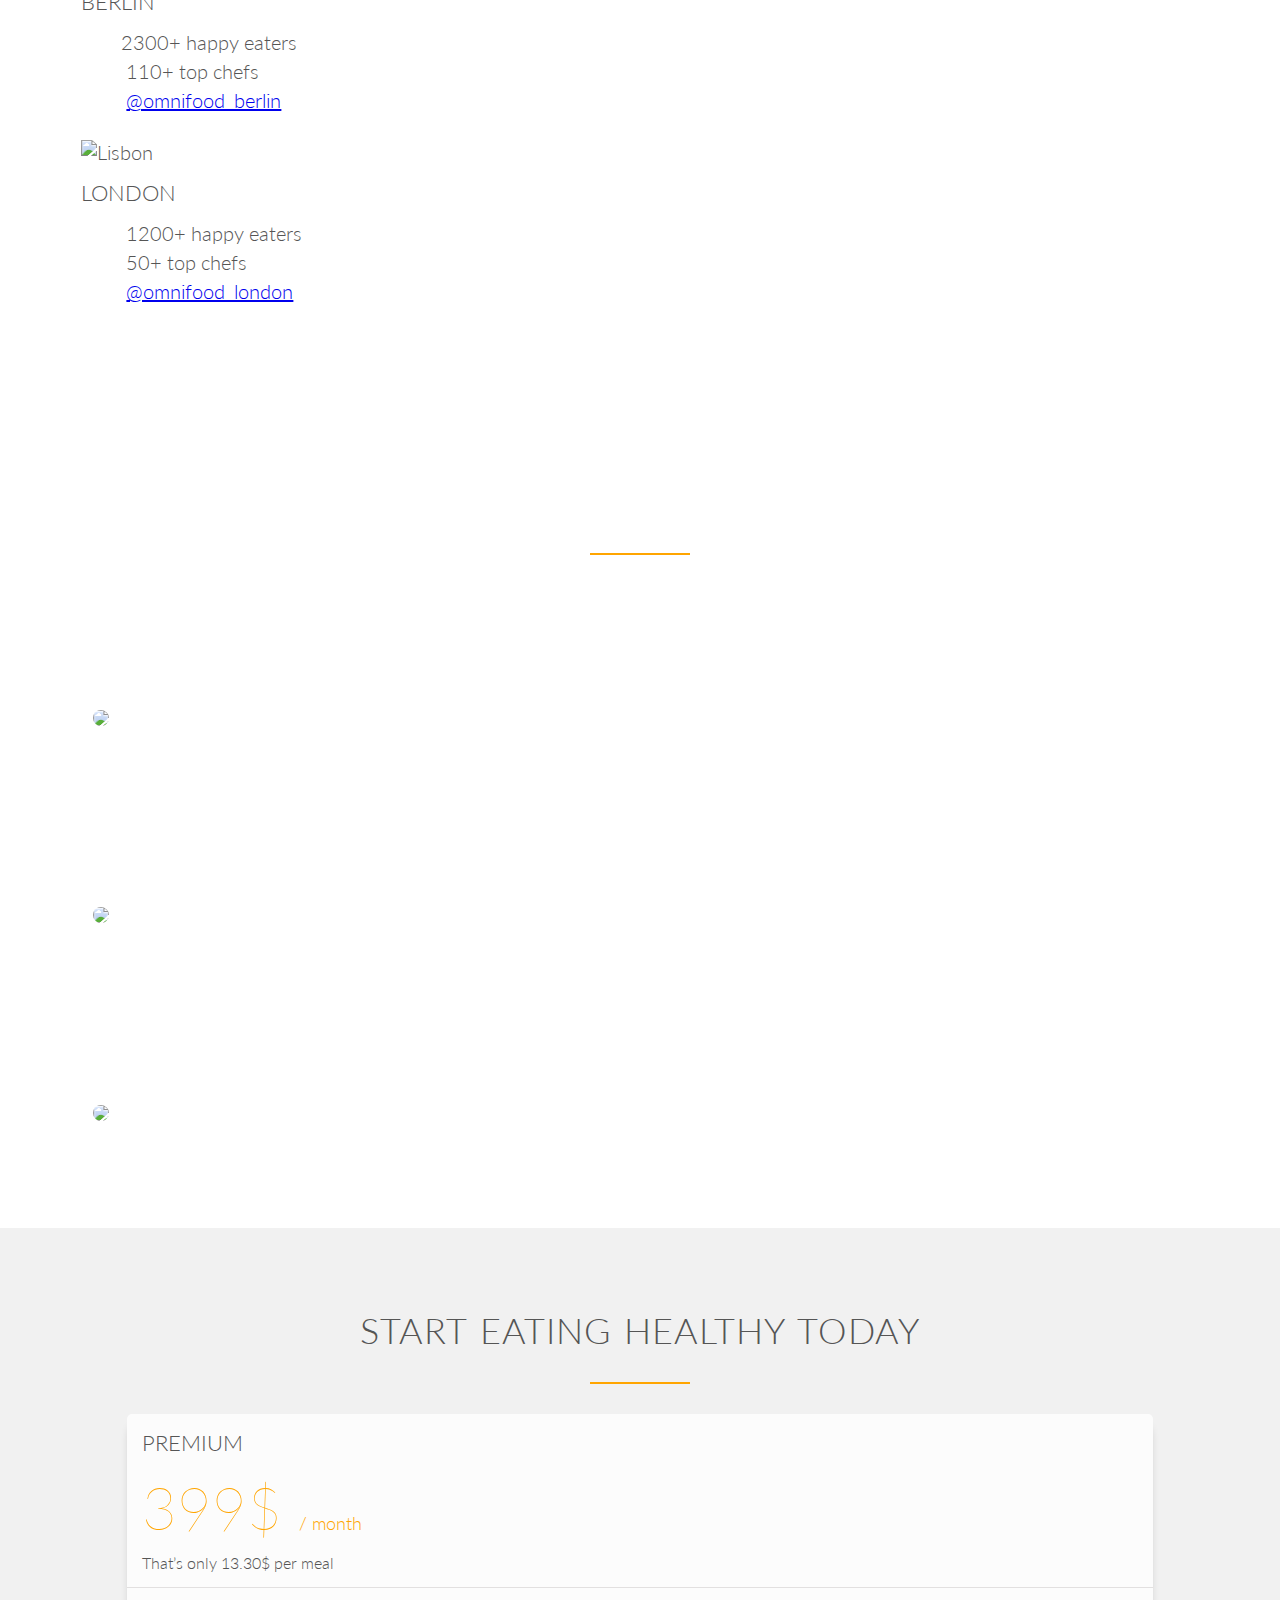
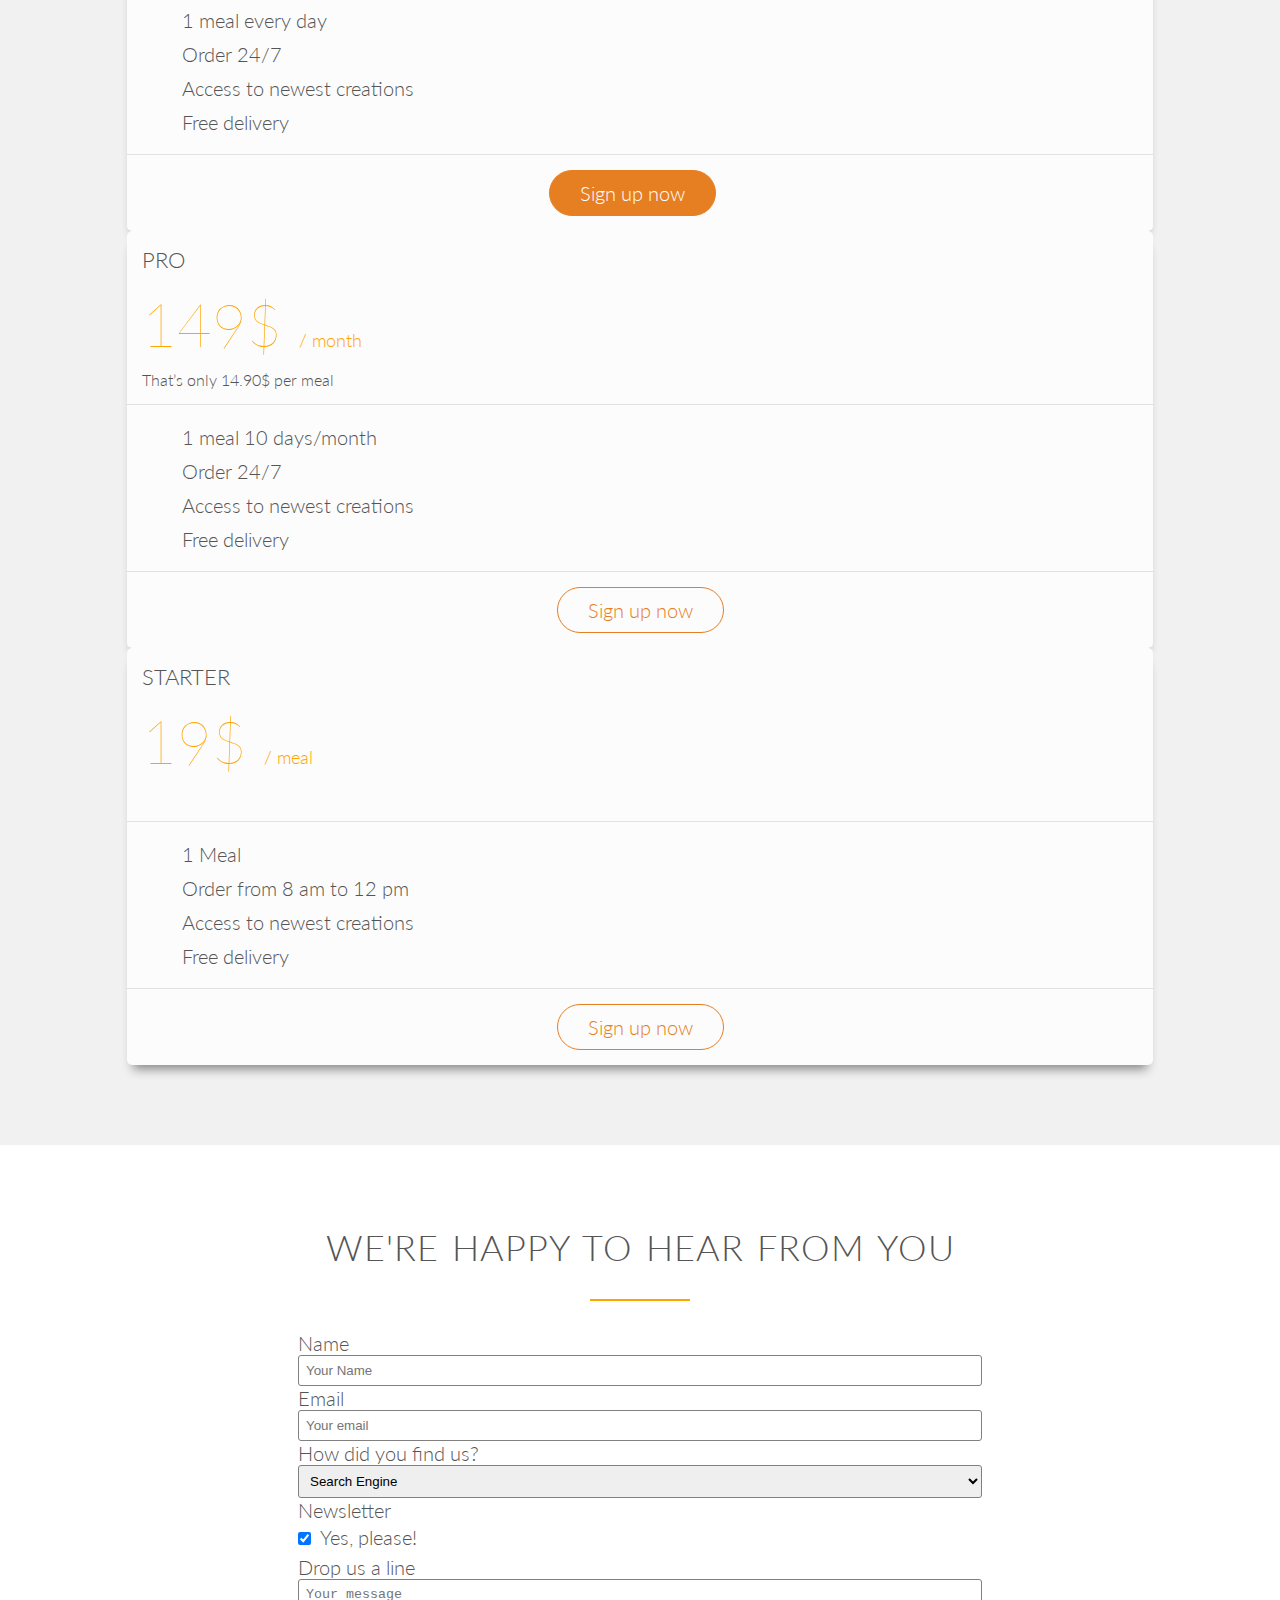
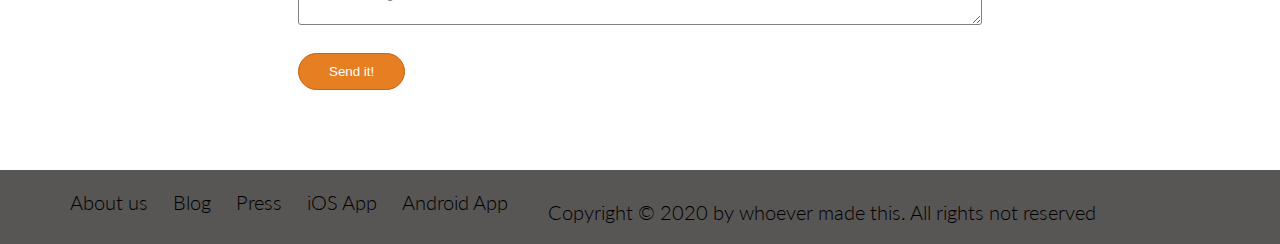
==== commit d998c0a5: "added js class for section plans" ====
--- a/myOmniFood/index.html
+++ b/myOmniFood/index.html
@@ -27,8 +27,8 @@
             </nav>
             <div class="hero-text-box">
                 <h1>Goodbye junk food.<br>Hello super healthy meals.</h1>
-                <a class="btn btn-full" href="#">I’m hungry</a>
-                <a class="btn btn-ghost" href="#">Show me more </a>
+                <a class="btn btn-full js--scroll-to-plans" href="#">I’m hungry</a>
+                <a class="btn btn-ghost js--scroll-to-start" href="#">Show me more </a>
             </div>
         </header>
 
@@ -258,7 +258,7 @@
             </div>
         </section>
 
-        <section class="section-plans">
+        <section class="section-plans js--section-plans">
             <div class="row">
                 <h2>Start eating healthy today</h2>
             </div>
@@ -415,15 +415,21 @@
             </div>
         </footer>
 
+
         <script src="https://ajax.googleapis.com/ajax/libs/jquery/1.12.4/jquery.min.js"></script>
+        <!--
         <script src="https://cdn.jsdelivr.net/combine/npm/respond.js@1.4.2/src/respond.min.js,npm/html5shiv@3.7.3,npm/selectivizr@1.0.3"></script>
+        -->
         <!-- Combied resource above.
         <script src="https://cdn.jsdelivr.net/npm/respond.js@1.4.2/src/respond.min.js"></script>
         <script src="https://cdn.jsdelivr.net/npm/html5shiv@3.7.3/dist/html5shiv.min.js"></script>
         <script src="https://cdn.jsdelivr.net/npm/selectivizr@1.0.3/selectivizr.min.js"></script>
+        
+      
         -->
+        <script src="./vendor/js/jquery.waypoints.min.js"></script>
         <script src="./resources/js/scripts.js"></script>
-        <script src="vendor/js/jquery.waypoints.min.js"></script>
+        
     </body> 
 </html>
 
--- a/myOmniFood/resources/css/style.css
+++ b/myOmniFood/resources/css/style.css
@@ -265,11 +265,13 @@
     top: 0;
     left: 0;
     width: 100%;
-    background-color: rgba(255, 255, 255, 0.897);
-    box-shadow: 0 10px 10px -6px rgb(134, 133, 133);
-}
-
-.main-nav { margin-top: 20px; }
+    background-color: rgba(255, 255, 255, 0.945);
+    box-shadow: 0 10px 10px -6px rgba(68, 66, 66, 0);
+    /* vertical stacking of elements. so below puts sticky on the topmost stack of the html*/
+    z-index: 9999;
+}
+
+.sticky .main-nav { margin-top: 20px; }
 
 .sticky .main-nav li a:link, 
 .sticky .main-nav li a:visited {
@@ -409,7 +411,7 @@
 /* ------------------------------------------------------------------ */
 
 .section-testimonials {
-    background-image: linear-gradient(rgba(0, 0, 0, 0.80), rgba(0, 0, 0, 0.80)), url(/lab/myOmniFood/resources/img/back-customers.jpg);
+    background-image: linear-gradient(rgba(0, 0, 0, 0.80), rgba(0, 0, 0, 0.80)), url(../img/back-customers.jpg);
     background-size: cover;
     color: white;
     /*cool css trick to keep the image in place*/
--- a/myOmniFood/resources/css/queries.css
+++ b/myOmniFood/resources/css/queries.css
@@ -9,7 +9,7 @@
         width: 100%;
         padding: 0 2%;
     }
-
+}
 /* small tablets to big tablets. from 768px to 1023px */
 @media only screen and  (max-width: 1023px) {
     body { font-size: 80%; }
@@ -45,18 +45,20 @@
         width: 100%;
         margin: 0 0 4% 0;
     }
+ 
+    /* I dont want to display the nav in whis small screen and below*/
     .main-nav { display: none;}
 
-    h1 { font-size: 180%;}
-    h2 {font-size: 150%;}
+    h1 { font-size: 180%; }
+    h2 { font-size: 150%; }
 
     .long-copy {
         width: 100%;
         margin-left: 0%;
     }
 
-    .app-screen {width: 40%;}
-    .steps-box:first-child {text-align: center;}
+    .app-screen { width: 40%; }
+    .steps-box:first-child { text-align: center; }
 
     .works-step div {
         height: 40px;
@@ -73,5 +75,5 @@
 /* small phones from 0-480px */
 @media only screen and  (max-width: 480px) {
     section { padding: 20px 0; }
-    .contact-form { width: 100%; }
+    .contact-form { width: 100%; } 
 }